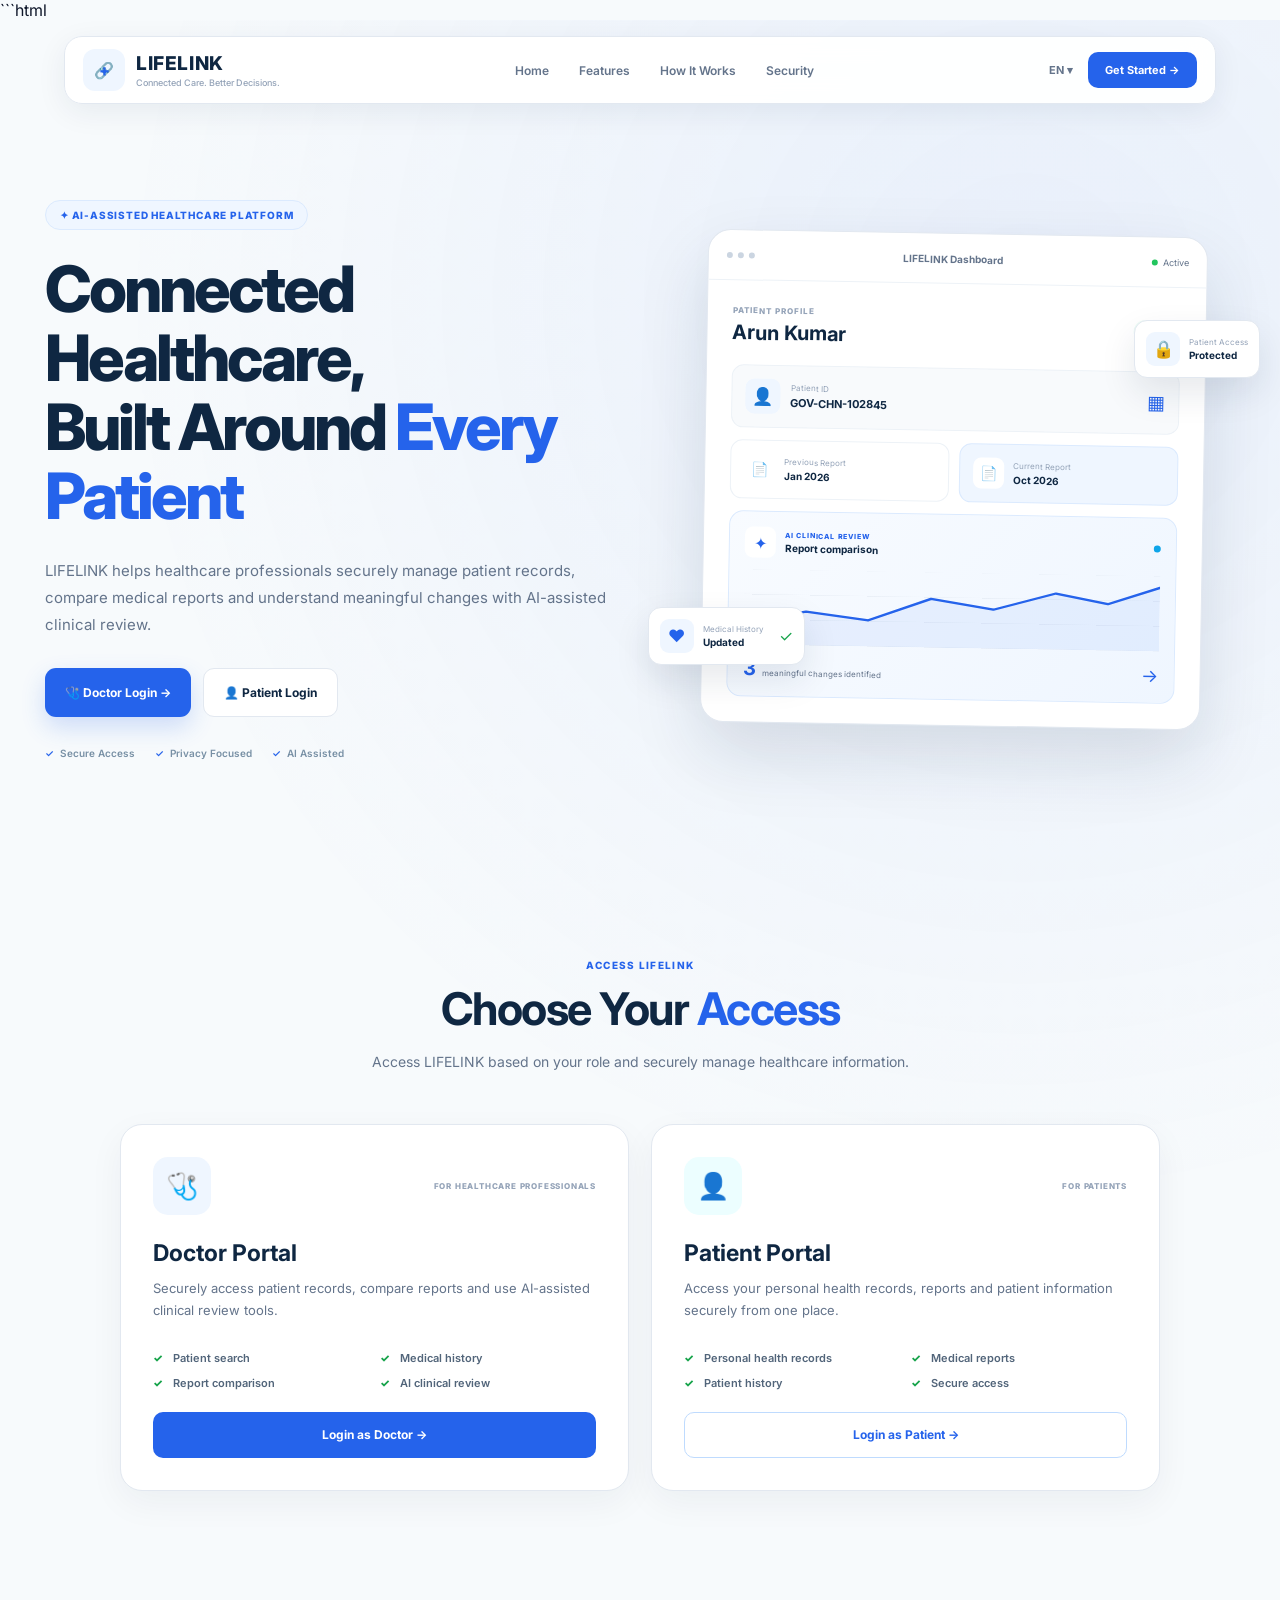
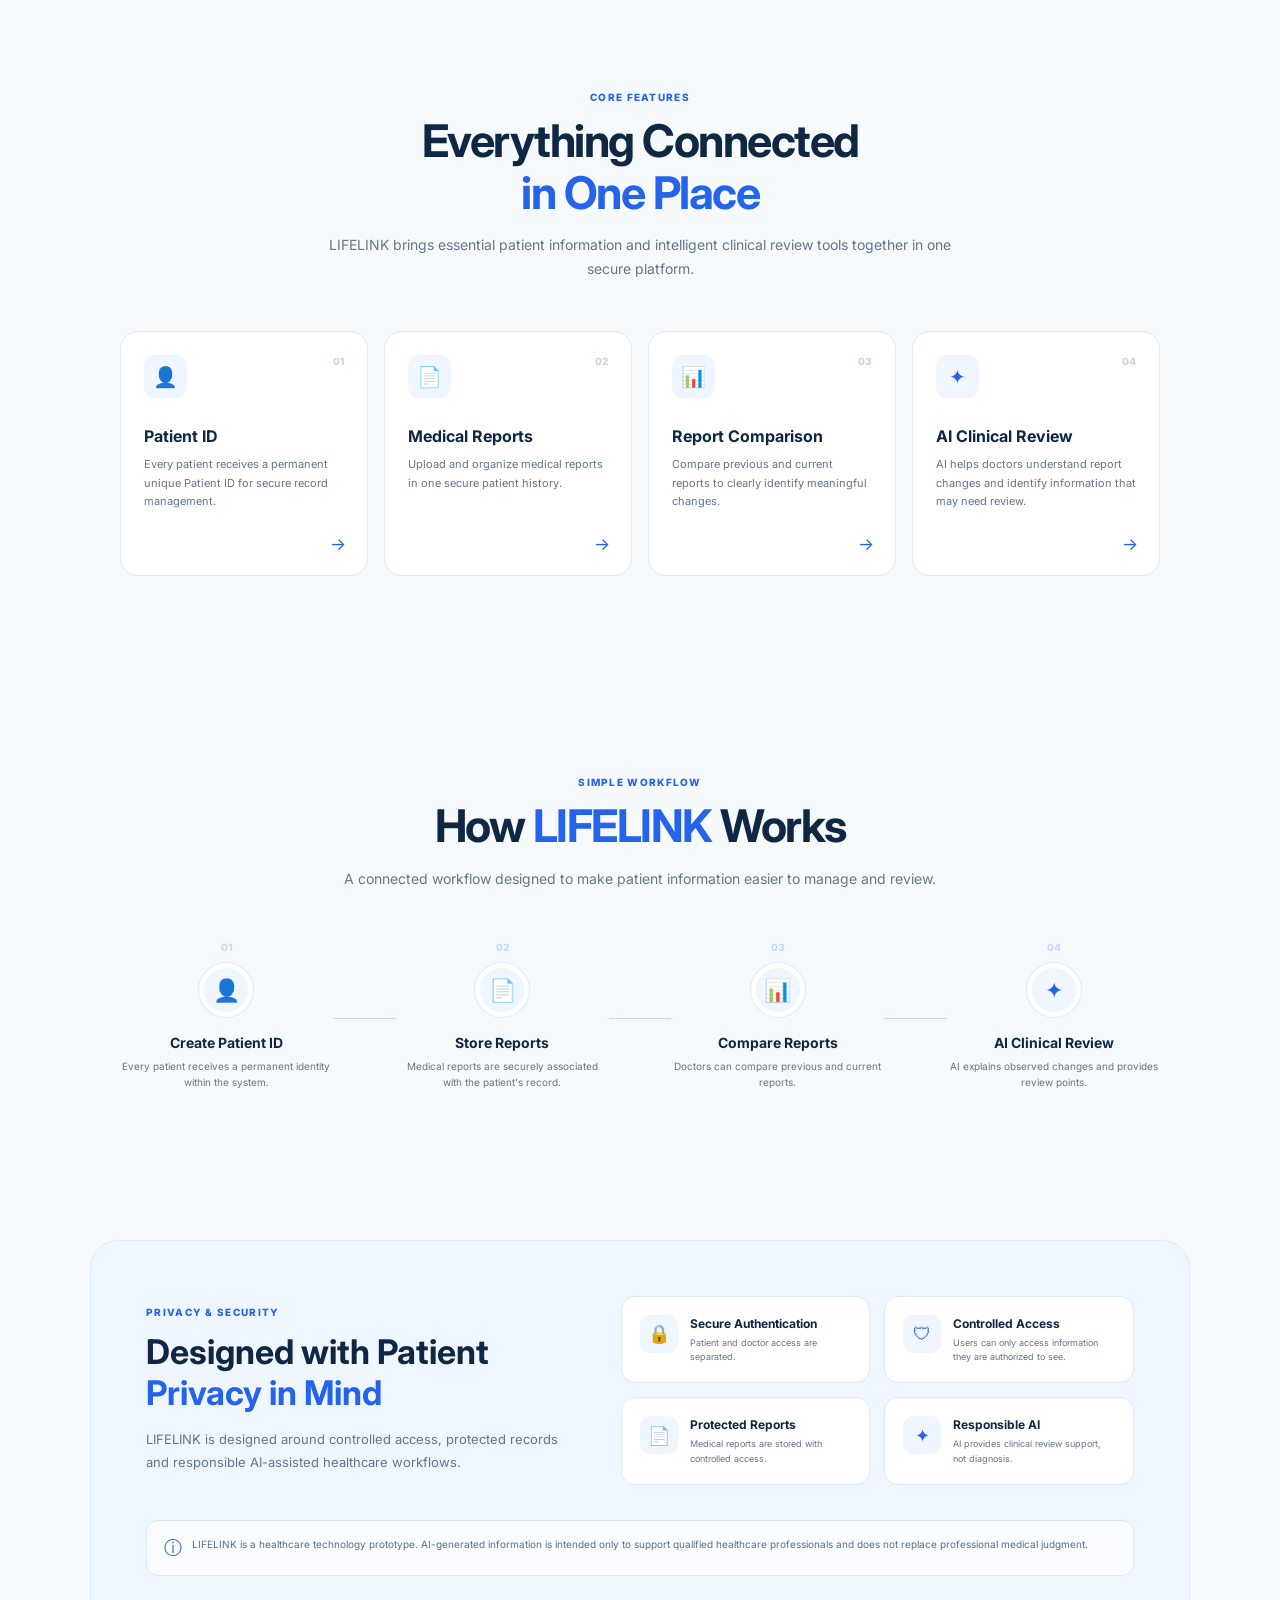
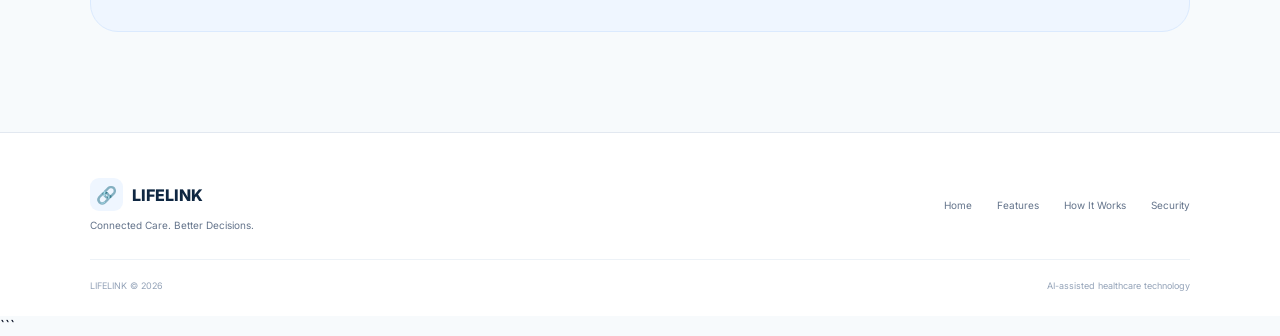
==== frontend/index.html @ aa813f37 "add" ====
```html
<!DOCTYPE html>
<html lang="en">
<head>
  <meta charset="UTF-8">
  <meta name="viewport" content="width=device-width, initial-scale=1.0">

  <title>LIFELINK — Connected Healthcare</title>

  <link rel="preconnect" href="https://fonts.googleapis.com">
  <link rel="preconnect" href="https://fonts.gstatic.com" crossorigin>
  <link
    href="https://fonts.googleapis.com/css2?family=Inter:wght@400;500;600;700;800&display=swap"
    rel="stylesheet"
  >

  <style>

    /* =========================================
       GLOBAL
    ========================================= */

    * {
      margin: 0;
      padding: 0;
      box-sizing: border-box;
    }

    html {
      scroll-behavior: smooth;
    }

    body {
      font-family: "Inter", sans-serif;
      background: #f7fafc;
      color: #0f172a;
      overflow-x: hidden;
    }

    a {
      text-decoration: none;
      color: inherit;
    }

    button {
      font-family: inherit;
    }

    :root {
      --primary: #2563eb;
      --secondary: #0ea5e9;
      --navy: #0f2742;
      --background: #f7fafc;
      --white: #ffffff;
      --border: #e2e8f0;
      --text: #0f172a;
      --muted: #64748b;
      --light-blue: #eff6ff;
      --cyan-light: #ecfeff;
      --success: #16a34a;
    }

    /* =========================================
       PAGE
    ========================================= */

    .page {
      min-height: 100vh;

      background:
        radial-gradient(
          circle at 80% 8%,
          rgba(37, 99, 235, 0.07),
          transparent 27%
        ),
        #f7fafc;
    }

    /* =========================================
       NAVBAR
    ========================================= */

    .navbar-wrapper {
      position: sticky;
      top: 0;
      z-index: 1000;
      padding: 16px 5%;
    }

    .navbar {
      max-width: 1250px;
      min-height: 68px;

      margin: auto;
      padding: 10px 18px;

      display: flex;
      align-items: center;
      justify-content: space-between;

      background: rgba(255,255,255,0.95);

      border: 1px solid var(--border);
      border-radius: 18px;

      box-shadow:
        0 8px 30px rgba(15,39,66,0.07);

      backdrop-filter: blur(15px);
    }

    /* BRAND */

    .brand {
      display: flex;
      align-items: center;
      gap: 11px;
    }

    .brand-icon {
      width: 42px;
      height: 42px;

      border-radius: 12px;

      background: var(--light-blue);
      color: var(--primary);

      display: flex;
      align-items: center;
      justify-content: center;

      position: relative;
    }

    .brand-icon::after {
      content: "+";

      position: absolute;

      font-size: 16px;
      font-weight: 800;

      color: var(--primary);
    }

    .brand-name {
      color: var(--navy);

      font-size: 19px;
      font-weight: 800;

      letter-spacing: 0.6px;
    }

    .brand-tagline {
      margin-top: 2px;

      color: #94a3b8;

      font-size: 9px;
      font-weight: 500;
    }

    /* NAV LINKS */

    .nav-links {
      display: flex;
      align-items: center;
      gap: 30px;
    }

    .nav-links a {
      color: var(--muted);

      font-size: 12px;
      font-weight: 600;

      transition: 0.2s ease;
    }

    .nav-links a:hover {
      color: var(--primary);
    }

    /* NAV ACTIONS */

    .navbar-actions {
      display: flex;
      align-items: center;
      gap: 15px;
    }

    .language {
      display: flex;
      align-items: center;
      gap: 5px;

      color: var(--muted);

      font-size: 11px;
      font-weight: 700;

      cursor: pointer;
    }

    .get-started {
      display: flex;
      align-items: center;
      gap: 7px;

      padding: 11px 17px;

      border-radius: 10px;

      background: var(--primary);
      color: white;

      font-size: 11px;
      font-weight: 700;

      transition: 0.25s ease;
    }

    .get-started:hover {
      background: #1d4ed8;
      transform: translateY(-2px);
    }

    /* MOBILE MENU */

    .menu-button {
      display: none;

      border: none;
      background: transparent;

      font-size: 24px;

      color: var(--navy);

      cursor: pointer;
    }

    /* =========================================
       HERO
    ========================================= */

    .hero {
      max-width: 1250px;

      min-height: 690px;

      margin: auto;

      padding: 80px 30px 100px;

      display: grid;

      grid-template-columns: 1fr 1fr;

      gap: 65px;

      align-items: center;
    }

    .hero-content {
      max-width: 620px;
    }

    .hero-badge {
      width: fit-content;

      display: flex;
      align-items: center;
      gap: 8px;

      padding: 8px 14px;

      background: var(--light-blue);

      border: 1px solid #dbeafe;

      border-radius: 30px;

      color: var(--primary);

      font-size: 10px;
      font-weight: 800;

      letter-spacing: 0.8px;

      margin-bottom: 24px;
    }

    .hero h1 {
      color: var(--navy);

      font-size: clamp(42px, 5vw, 65px);

      line-height: 1.08;

      letter-spacing: -3px;

      font-weight: 800;
    }

    .blue {
      color: var(--primary);
    }

    .hero-description {
      max-width: 570px;

      margin: 27px 0 30px;

      color: var(--muted);

      font-size: 15px;

      line-height: 1.8;
    }

    /* HERO BUTTONS */

    .hero-buttons {
      display: flex;
      gap: 12px;

      flex-wrap: wrap;
    }

    .hero-button {
      min-height: 49px;

      padding: 0 20px;

      display: flex;
      align-items: center;
      justify-content: center;

      gap: 9px;

      border-radius: 11px;

      font-size: 12px;
      font-weight: 700;

      transition: 0.25s ease;
    }

    .doctor-button {
      background: var(--primary);
      color: white;

      box-shadow:
        0 10px 25px rgba(37,99,235,0.2);
    }

    .doctor-button:hover {
      background: #1d4ed8;

      transform: translateY(-2px);
    }

    .patient-button {
      background: white;

      color: var(--navy);

      border: 1px solid var(--border);
    }

    .patient-button:hover {
      border-color: #bfdbfe;

      color: var(--primary);

      transform: translateY(-2px);
    }

    /* HERO TRUST */

    .hero-trust {
      margin-top: 30px;

      display: flex;
      align-items: center;

      gap: 20px;

      flex-wrap: wrap;
    }

    .trust-item {
      display: flex;
      align-items: center;

      gap: 6px;

      color: #7890a5;

      font-size: 10px;
      font-weight: 600;
    }

    .trust-item span {
      color: var(--primary);
    }

    /* =========================================
       HERO DASHBOARD
    ========================================= */

    .hero-visual {
      min-height: 500px;

      position: relative;

      display: flex;
      align-items: center;
      justify-content: center;
    }

    .dashboard {
      width: min(500px, 100%);

      background: white;

      border: 1px solid var(--border);

      border-radius: 23px;

      overflow: hidden;

      box-shadow:
        0 30px 70px rgba(15,39,66,0.13);

      transform: rotate(1deg);

      animation: dashboardFloat 5s ease-in-out infinite;
    }

    @keyframes dashboardFloat {

      0%,100% {
        transform: translateY(0) rotate(1deg);
      }

      50% {
        transform: translateY(-8px) rotate(1deg);
      }

    }

    .dashboard-top {
      height: 50px;

      padding: 0 18px;

      display: flex;
      align-items: center;
      justify-content: space-between;

      border-bottom: 1px solid #edf2f7;
    }

    .dots {
      display: flex;
      gap: 5px;
    }

    .dots span {
      width: 6px;
      height: 6px;

      border-radius: 50%;

      background: #cbd5e1;
    }

    .dashboard-title {
      color: var(--muted);

      font-size: 10px;
      font-weight: 700;
    }

    .active {
      display: flex;
      align-items: center;

      gap: 5px;

      color: #64748b;

      font-size: 9px;
    }

    .active span {
      width: 6px;
      height: 6px;

      border-radius: 50%;

      background: #22c55e;
    }

    .dashboard-body {
      padding: 25px;
    }

    .patient-heading {
      display: flex;
      align-items: center;
      justify-content: space-between;
    }

    .small-label {
      color: #94a3b8;

      font-size: 8px;
      font-weight: 800;

      letter-spacing: 1px;
    }

    .patient-heading h3 {
      margin-top: 5px;

      color: var(--navy);

      font-size: 20px;
    }

    .status {
      padding: 6px 10px;

      background: #ecfdf5;

      color: #059669;

      border-radius: 20px;

      font-size: 9px;
      font-weight: 700;
    }

    /* PATIENT ID */

    .patient-id {
      margin-top: 20px;

      padding: 13px;

      display: flex;
      align-items: center;

      gap: 10px;

      background: #f8fafc;

      border: 1px solid #edf2f7;

      border-radius: 12px;
    }

    .patient-icon {
      width: 35px;
      height: 35px;

      border-radius: 9px;

      display: flex;
      align-items: center;
      justify-content: center;

      background: var(--light-blue);

      color: var(--primary);

      font-size: 17px;
    }

    .patient-id span {
      display: block;

      color: #94a3b8;

      font-size: 8px;
    }

    .patient-id strong {
      display: block;

      margin-top: 3px;

      color: var(--navy);

      font-size: 11px;
    }

    .qr-icon {
      margin-left: auto;

      font-size: 19px;

      color: var(--primary);
    }

    /* REPORT CARDS */

    .report-grid {
      display: grid;

      grid-template-columns: 1fr 1fr;

      gap: 10px;

      margin-top: 12px;
    }

    .report-card {
      padding: 13px;

      display: flex;
      align-items: center;

      gap: 9px;

      border: 1px solid #edf2f7;

      border-radius: 12px;
    }

    .report-card.current {
      background: var(--light-blue);

      border-color: #dbeafe;
    }

    .report-icon {
      width: 31px;
      height: 31px;

      border-radius: 8px;

      display: flex;
      align-items: center;
      justify-content: center;

      background: white;

      color: var(--primary);

      font-size: 14px;
    }

    .report-card span {
      display: block;

      color: #94a3b8;

      font-size: 8px;
    }

    .report-card strong {
      display: block;

      margin-top: 3px;

      color: var(--navy);

      font-size: 10px;
    }

    /* AI CARD */

    .ai-card {
      margin-top: 12px;

      padding: 15px;

      border-radius: 14px;

      background:
        linear-gradient(
          135deg,
          #f8fbff,
          #eff6ff
        );

      border: 1px solid #dbeafe;
    }

    .ai-header {
      display: flex;
      align-items: center;

      gap: 9px;
    }

    .ai-icon {
      width: 31px;
      height: 31px;

      border-radius: 8px;

      display: flex;
      align-items: center;
      justify-content: center;

      background: white;

      color: var(--primary);
    }

    .ai-title span {
      display: block;

      color: var(--primary);

      font-size: 7px;
      font-weight: 800;

      letter-spacing: 0.8px;
    }

    .ai-title strong {
      display: block;

      margin-top: 2px;

      color: var(--navy);

      font-size: 10px;
    }

    .ai-dot {
      width: 7px;
      height: 7px;

      margin-left: auto;

      border-radius: 50%;

      background: var(--secondary);
    }

    /* CHART */

    .chart {
      height: 75px;

      margin: 12px 0;

      position: relative;

      overflow: hidden;

      background:
        repeating-linear-gradient(
          to bottom,
          transparent 0,
          transparent 24px,
          rgba(148,163,184,0.12) 25px
        );
    }

    .chart-svg {
      width: 100%;
      height: 100%;
    }

    .chart-path {
      fill: none;

      stroke: var(--primary);

      stroke-width: 3;

      stroke-linecap: round;

      stroke-linejoin: round;
    }

    .chart-fill {
      fill: rgba(37,99,235,0.07);
    }

    .ai-result {
      display: flex;
      align-items: center;

      justify-content: space-between;
    }

    .result-text {
      display: flex;
      align-items: baseline;

      gap: 6px;
    }

    .result-text strong {
      color: var(--primary);

      font-size: 20px;
    }

    .result-text span {
      color: var(--muted);

      font-size: 8px;
    }

    .result-arrow {
      color: var(--primary);

      font-size: 18px;
    }

    /* FLOATING CARDS */

    .floating-card {
      position: absolute;

      padding: 11px;

      display: flex;
      align-items: center;

      gap: 9px;

      background: white;

      border: 1px solid var(--border);

      border-radius: 13px;

      box-shadow:
        0 15px 35px rgba(15,39,66,0.1);
    }

    .floating-one {
      left: -25px;
      bottom: 65px;

      animation: floating 4s ease-in-out infinite;
    }

    .floating-two {
      right: -25px;
      top: 90px;

      animation: floating 5s ease-in-out infinite reverse;
    }

    @keyframes floating {

      0%,100% {
        transform: translateY(0);
      }

      50% {
        transform: translateY(-9px);
      }

    }

    .floating-icon {
      width: 34px;
      height: 34px;

      border-radius: 9px;

      display: flex;
      align-items: center;
      justify-content: center;

      background: var(--light-blue);

      color: var(--primary);

      font-size: 17px;
    }

    .floating-card span {
      display: block;

      color: #94a3b8;

      font-size: 8px;
    }

    .floating-card strong {
      display: block;

      margin-top: 2px;

      color: var(--navy);

      font-size: 10px;
    }

    .floating-check {
      color: var(--success);

      margin-left: 6px;
    }

    /* =========================================
       SECTION COMMON
    ========================================= */

    section {
      scroll-margin-top: 110px;
    }

    .section {
      max-width: 1100px;

      margin: auto;

      padding: 100px 30px;
    }

    .section-heading {
      max-width: 650px;

      margin: 0 auto 50px;

      text-align: center;
    }

    .section-label {
      color: var(--primary);

      font-size: 10px;
      font-weight: 800;

      letter-spacing: 1.3px;
    }

    .section-heading h2 {
      margin: 12px 0 15px;

      color: var(--navy);

      font-size: clamp(32px,4vw,45px);

      line-height: 1.15;

      letter-spacing: -1.5px;
    }

    .section-heading p {
      color: var(--muted);

      font-size: 14px;

      line-height: 1.7;
    }

    /* =========================================
       ACCESS SECTION
    ========================================= */

    .access-grid {
      display: grid;

      grid-template-columns: 1fr 1fr;

      gap: 22px;
    }

    .access-card {
      padding: 32px;

      background: white;

      border: 1px solid var(--border);

      border-radius: 22px;

      box-shadow:
        0 12px 35px rgba(15,39,66,0.05);

      transition: 0.3s ease;
    }

    .access-card:hover {
      transform: translateY(-6px);

      box-shadow:
        0 20px 45px rgba(15,39,66,0.1);
    }

    .access-top {
      display: flex;

      align-items: center;

      justify-content: space-between;
    }

    .large-icon {
      width: 58px;
      height: 58px;

      border-radius: 15px;

      display: flex;
      align-items: center;
      justify-content: center;

      font-size: 26px;
    }

    .doctor-icon {
      background: var(--light-blue);

      color: var(--primary);
    }

    .patient-large-icon {
      background: var(--cyan-light);

      color: var(--secondary);
    }

    .role-label {
      color: #94a3b8;

      font-size: 8px;
      font-weight: 800;

      letter-spacing: 0.8px;
    }

    .access-card h3 {
      margin: 24px 0 10px;

      color: var(--navy);

      font-size: 23px;
    }

    .access-card > p {
      min-height: 52px;

      color: var(--muted);

      font-size: 13px;

      line-height: 1.7;
    }

    .access-card ul {
      list-style: none;

      padding: 0;

      margin: 22px 0;

      display: grid;

      grid-template-columns: 1fr 1fr;

      gap: 11px;
    }

    .access-card li {
      color: #52657a;

      font-size: 11px;
      font-weight: 600;
    }

    .access-card li::before {
      content: "✓";

      color: var(--success);

      margin-right: 7px;

      font-weight: 800;
    }

    .access-button {
      width: 100%;

      min-height: 46px;

      display: flex;
      align-items: center;
      justify-content: center;

      gap: 8px;

      border-radius: 10px;

      font-size: 12px;
      font-weight: 700;

      transition: 0.25s ease;
    }

    .access-doctor-button {
      background: var(--primary);

      color: white;
    }

    .access-doctor-button:hover {
      background: #1d4ed8;
    }

    .access-patient-button {
      color: var(--primary);

      background: white;

      border: 1px solid #bfdbfe;
    }

    .access-patient-button:hover {
      background: var(--light-blue);
    }

    /* =========================================
       FEATURES
    ========================================= */

    .features-grid {
      display: grid;

      grid-template-columns:
        repeat(4, 1fr);

      gap: 16px;
    }

    .feature-card {
      min-height: 245px;

      padding: 23px;

      position: relative;

      background: white;

      border: 1px solid var(--border);

      border-radius: 18px;

      transition: 0.3s ease;
    }

    .feature-card:hover {
      transform: translateY(-5px);

      border-color: #bfdbfe;

      box-shadow:
        0 18px 40px rgba(15,39,66,0.07);
    }

    .feature-top {
      display: flex;

      justify-content: space-between;
    }

    .feature-icon {
      width: 43px;
      height: 43px;

      border-radius: 11px;

      background: var(--light-blue);

      color: var(--primary);

      display: flex;
      align-items: center;
      justify-content: center;

      font-size: 20px;
    }

    .feature-number {
      color: #cbd5e1;

      font-size: 10px;

      font-weight: 800;
    }

    .feature-card h3 {
      margin: 28px 0 9px;

      color: var(--navy);

      font-size: 16px;
    }

    .feature-card p {
      color: var(--muted);

      font-size: 11px;

      line-height: 1.7;
    }

    .feature-arrow {
      position: absolute;

      right: 21px;

      bottom: 21px;

      color: var(--primary);

      font-size: 17px;
    }

    /* =========================================
       HOW IT WORKS
    ========================================= */

    .workflow {
      display: flex;

      align-items: flex-start;

      justify-content: center;
    }

    .workflow-step {
      width: 220px;

      text-align: center;
    }

    .workflow-number {
      color: #bfdbfe;

      font-size: 10px;

      font-weight: 800;

      margin-bottom: 10px;
    }

    .workflow-icon {
      width: 54px;
      height: 54px;

      margin: auto;

      border-radius: 50%;

      background: var(--light-blue);

      color: var(--primary);

      display: flex;
      align-items: center;
      justify-content: center;

      font-size: 22px;

      border: 5px solid white;

      box-shadow:
        0 0 0 1px #dbeafe;
    }

    .workflow-step h3 {
      margin: 17px 0 7px;

      color: var(--navy);

      font-size: 14px;
    }

    .workflow-step p {
      color: var(--muted);

      font-size: 10px;

      line-height: 1.6;
    }

    .workflow-line {
      width: 65px;

      height: 1px;

      margin-top: 77px;

      background: #bfdbfe;
    }

    /* =========================================
       SECURITY
    ========================================= */

    .security {
      max-width: 1100px;

      margin: 50px auto 100px;

      padding: 55px;

      background: #eff6ff;

      border: 1px solid #dbeafe;

      border-radius: 28px;
    }

    .security-content {
      display: grid;

      grid-template-columns:
        0.9fr 1.1fr;

      gap: 55px;

      align-items: center;
    }

    .security h2 {
      margin: 14px 0;

      color: var(--navy);

      font-size: 34px;

      line-height: 1.2;
    }

    .security h2 span {
      color: var(--primary);
    }

    .security-description {
      color: var(--muted);

      font-size: 13px;

      line-height: 1.8;
    }

    .security-grid {
      display: grid;

      grid-template-columns: 1fr 1fr;

      gap: 14px;
    }

    .security-item {
      padding: 18px;

      display: flex;

      gap: 12px;

      background: white;

      border: 1px solid #dbeafe;

      border-radius: 14px;
    }

    .security-icon {
      width: 38px;
      height: 38px;

      flex-shrink: 0;

      border-radius: 10px;

      display: flex;
      align-items: center;
      justify-content: center;

      background: var(--light-blue);

      color: var(--primary);

      font-size: 18px;
    }

    .security-item h3 {
      margin: 1px 0 5px;

      color: var(--navy);

      font-size: 12px;
    }

    .security-item p {
      color: var(--muted);

      font-size: 9px;

      line-height: 1.6;
    }

    .disclaimer {
      margin-top: 35px;

      padding: 15px 17px;

      display: flex;

      align-items: flex-start;

      gap: 10px;

      background: rgba(255,255,255,0.7);

      border: 1px solid #dbeafe;

      border-radius: 12px;

      color: #55708b;
    }

    .disclaimer-icon {
      color: var(--primary);

      font-size: 18px;
    }

    .disclaimer p {
      font-size: 10px;

      line-height: 1.7;
    }

    /* =========================================
       FOOTER
    ========================================= */

    footer {
      padding: 45px 7% 25px;

      background: white;

      border-top: 1px solid var(--border);
    }

    .footer-main {
      max-width: 1100px;

      margin: auto;

      display: flex;

      justify-content: space-between;

      align-items: center;
    }

    .footer-logo {
      display: flex;

      align-items: center;

      gap: 9px;

      color: var(--navy);

      font-size: 16px;
      font-weight: 800;
    }

    .footer-logo-icon {
      width: 33px;
      height: 33px;

      border-radius: 9px;

      background: var(--light-blue);

      color: var(--primary);

      display: flex;
      align-items: center;
      justify-content: center;

      font-size: 17px;
    }

    .footer-tagline {
      color: var(--muted);

      font-size: 10px;

      margin-top: 8px;
    }

    .footer-links {
      display: flex;

      gap: 25px;
    }

    .footer-links a {
      color: var(--muted);

      font-size: 10px;
    }

    .footer-links a:hover {
      color: var(--primary);
    }

    .footer-bottom {
      max-width: 1100px;

      margin: 28px auto 0;

      padding-top: 20px;

      border-top: 1px solid #edf2f7;

      display: flex;

      justify-content: space-between;

      color: #94a3b8;

      font-size: 9px;
    }

    /* =========================================
       SCROLL ANIMATION
    ========================================= */

    .reveal {
      opacity: 0;

      transform: translateY(25px);

      transition:
        opacity 0.7s ease,
        transform 0.7s ease;
    }

    .reveal.show {
      opacity: 1;

      transform: translateY(0);
    }

    /* =========================================
       MOBILE
    ========================================= */

    @media (max-width: 950px) {

      .hero {
        grid-template-columns: 1fr;

        text-align: center;

        padding-top: 60px;
      }

      .hero-content {
        margin: auto;
      }

      .hero-badge {
        margin-left: auto;
        margin-right: auto;
      }

      .hero-description {
        margin-left: auto;
        margin-right: auto;
      }

      .hero-buttons {
        justify-content: center;
      }

      .hero-trust {
        justify-content: center;
      }

      .hero-visual {
        max-width: 600px;

        width: 100%;

        margin: auto;
      }

      .features-grid {
        grid-template-columns: 1fr 1fr;
      }

      .workflow {
        flex-wrap: wrap;

        gap: 30px;
      }

      .workflow-line {
        display: none;
      }

      .security-content {
        grid-template-columns: 1fr;
      }

    }

    @media (max-width: 700px) {

      .navbar-wrapper {
        padding: 10px 12px;
      }

      .navbar {
        min-height: 62px;
      }

      .brand-tagline {
        display: none;
      }

      .nav-links {
        position: absolute;

        top: 75px;

        left: 12px;
        right: 12px;

        display: none;

        flex-direction: column;

        align-items: stretch;

        gap: 0;

        padding: 10px;

        background: white;

        border: 1px solid var(--border);

        border-radius: 15px;

        box-shadow:
          0 15px 35px rgba(15,39,66,0.1);
      }

      .nav-links.open {
        display: flex;
      }

      .nav-links a {
        padding: 13px;
      }

      .language,
      .get-started {
        display: none;
      }

      .menu-button {
        display: block;
      }

      .hero {
        padding: 55px 20px 75px;

        min-height: auto;

        gap: 55px;
      }

      .hero h1 {
        font-size: 39px;

        letter-spacing: -1.8px;
      }

      .hero-description {
        font-size: 14px;
      }

      .hero-buttons {
        flex-direction: column;
      }

      .hero-button {
        width: 100%;
      }

      .hero-trust {
        gap: 12px;
      }

      .hero-visual {
        min-height: 430px;
      }

      .dashboard {
        width: 100%;
      }

      .floating-one {
        left: -5px;
        bottom: 20px;
      }

      .floating-two {
        right: -5px;
        top: 20px;
      }

      .section {
        padding: 70px 20px;
      }

      .access-grid {
        grid-template-columns: 1fr;
      }

      .access-card ul {
        grid-template-columns: 1fr;
      }

      .features-grid {
        grid-template-columns: 1fr;
      }

      .workflow {
        flex-direction: column;

        align-items: center;
      }

      .security {
        margin: 30px 15px 70px;

        padding: 30px 20px;

        border-radius: 22px;
      }

      .security-grid {
        grid-template-columns: 1fr;
      }

      .security h2 {
        font-size: 28px;
      }

      .footer-main {
        align-items: flex-start;

        flex-direction: column;

        gap: 25px;
      }

      .footer-links {
        flex-wrap: wrap;
      }

      .footer-bottom {
        flex-direction: column;

        gap: 8px;
      }

    }

    @media (prefers-reduced-motion: reduce) {

      html {
        scroll-behavior: auto;
      }

      *,
      *::before,
      *::after {
        animation: none !important;

        transition: none !important;
      }

      .reveal {
        opacity: 1;

        transform: none;
      }

    }

  </style>
</head>


<body>

<div class="page">

  <!-- =========================================
       NAVBAR
  ========================================== -->

  <div class="navbar-wrapper">

    <nav class="navbar">

      <a href="#home" class="brand">

        <div class="brand-icon">
          🔗
        </div>

        <div>
          <div class="brand-name">
            LIFELINK
          </div>

          <div class="brand-tagline">
            Connected Care. Better Decisions.
          </div>
        </div>

      </a>


      <div class="nav-links" id="navLinks">

        <a href="#home">
          Home
        </a>

        <a href="#features">
          Features
        </a>

        <a href="#how-it-works">
          How It Works
        </a>

        <a href="#security">
          Security
        </a>

      </div>


      <div class="navbar-actions">

        <div class="language">
          EN ▾
        </div>

        <a
          href="/login?role=doctor"
          class="get-started"
        >
          Get Started →
        </a>

        <button
          class="menu-button"
          onclick="toggleMenu()"
        >
          ☰
        </button>

      </div>

    </nav>

  </div>


  <!-- =========================================
       HERO
  ========================================== -->

  <section class="hero" id="home">

    <div class="hero-content reveal">

      <div class="hero-badge">
        ✦
        AI-ASSISTED HEALTHCARE PLATFORM
      </div>


      <h1>

        Connected Healthcare,
        <br>

        Built Around
        <span class="blue">
          Every Patient
        </span>

      </h1>


      <p class="hero-description">

        LIFELINK helps healthcare professionals securely
        manage patient records, compare medical reports
        and understand meaningful changes with
        AI-assisted clinical review.

      </p>


      <div class="hero-buttons">

        <a
          href="/login?role=doctor"
          class="hero-button doctor-button"
        >
          🩺
          Doctor Login
          →
        </a>


        <a
          href="/login?role=patient"
          class="hero-button patient-button"
        >
          👤
          Patient Login
        </a>

      </div>


      <div class="hero-trust">

        <div class="trust-item">
          <span>✓</span>
          Secure Access
        </div>

        <div class="trust-item">
          <span>✓</span>
          Privacy Focused
        </div>

        <div class="trust-item">
          <span>✓</span>
          AI Assisted
        </div>

      </div>

    </div>


    <!-- HERO DASHBOARD -->

    <div class="hero-visual reveal">

      <div class="dashboard">

        <div class="dashboard-top">

          <div class="dots">
            <span></span>
            <span></span>
            <span></span>
          </div>

          <span class="dashboard-title">
            LIFELINK Dashboard
          </span>

          <div class="active">
            <span></span>
            Active
          </div>

        </div>


        <div class="dashboard-body">

          <div class="patient-heading">

            <div>

              <span class="small-label">
                PATIENT PROFILE
              </span>

              <h3>
                Arun Kumar
              </h3>

            </div>

            <div class="status">
              Active
            </div>

          </div>


          <!-- PATIENT ID -->

          <div class="patient-id">

            <div class="patient-icon">
              👤
            </div>

            <div>

              <span>
                Patient ID
              </span>

              <strong>
                GOV-CHN-102845
              </strong>

            </div>

            <div class="qr-icon">
              ▦
            </div>

          </div>


          <!-- REPORTS -->

          <div class="report-grid">

            <div class="report-card">

              <div class="report-icon">
                📄
              </div>

              <div>

                <span>
                  Previous Report
                </span>

                <strong>
                  Jan 2026
                </strong>

              </div>

            </div>


            <div class="report-card current">

              <div class="report-icon">
                📄
              </div>

              <div>

                <span>
                  Current Report
                </span>

                <strong>
                  Oct 2026
                </strong>

              </div>

            </div>

          </div>


          <!-- AI -->

          <div class="ai-card">

            <div class="ai-header">

              <div class="ai-icon">
                ✦
              </div>

              <div class="ai-title">

                <span>
                  AI CLINICAL REVIEW
                </span>

                <strong>
                  Report comparison
                </strong>

              </div>

              <div class="ai-dot"></div>

            </div>


            <div class="chart">

              <svg
                class="chart-svg"
                viewBox="0 0 400 100"
                preserveAspectRatio="none"
              >

                <path
                  class="chart-fill"
                  d="
                    M0,70
                    L60,55
                    L120,65
                    L180,35
                    L240,48
                    L300,25
                    L350,38
                    L400,15
                    L400,100
                    L0,100
                    Z
                  "
                />

                <path
                  class="chart-path"
                  d="
                    M0,70
                    L60,55
                    L120,65
                    L180,35
                    L240,48
                    L300,25
                    L350,38
                    L400,15
                  "
                />

              </svg>

            </div>


            <div class="ai-result">

              <div class="result-text">

                <strong>
                  3
                </strong>

                <span>
                  meaningful changes identified
                </span>

              </div>

              <div class="result-arrow">
                →
              </div>

            </div>

          </div>

        </div>

      </div>


      <!-- FLOATING CARD 1 -->

      <div class="floating-card floating-one">

        <div class="floating-icon">
          ♥
        </div>

        <div>

          <span>
            Medical History
          </span>

          <strong>
            Updated
          </strong>

        </div>

        <div class="floating-check">
          ✓
        </div>

      </div>


      <!-- FLOATING CARD 2 -->

      <div class="floating-card floating-two">

        <div class="floating-icon">
          🔒
        </div>

        <div>

          <span>
            Patient Access
          </span>

          <strong>
            Protected
          </strong>

        </div>

      </div>

    </div>

  </section>


  <!-- =========================================
       ACCESS
  ========================================== -->

  <section class="section reveal" id="access">

    <div class="section-heading">

      <span class="section-label">
        ACCESS LIFELINK
      </span>

      <h2>
        Choose Your
        <span class="blue">
          Access
        </span>
      </h2>

      <p>
        Access LIFELINK based on your role and
        securely manage healthcare information.
      </p>

    </div>


    <div class="access-grid">


      <!-- DOCTOR -->

      <div class="access-card">

        <div class="access-top">

          <div class="large-icon doctor-icon">
            🩺
          </div>

          <span class="role-label">
            FOR HEALTHCARE PROFESSIONALS
          </span>

        </div>


        <h3>
          Doctor Portal
        </h3>


        <p>
          Securely access patient records, compare
          reports and use AI-assisted clinical
          review tools.
        </p>


        <ul>

          <li>
            Patient search
          </li>

          <li>
            Medical history
          </li>

          <li>
            Report comparison
          </li>

          <li>
            AI clinical review
          </li>

        </ul>


        <a
          href="/login?role=doctor"
          class="access-button access-doctor-button"
        >
          Login as Doctor →
        </a>

      </div>


      <!-- PATIENT -->

      <div class="access-card">

        <div class="access-top">

          <div class="large-icon patient-large-icon">
            👤
          </div>

          <span class="role-label">
            FOR PATIENTS
          </span>

        </div>


        <h3>
          Patient Portal
        </h3>


        <p>
          Access your personal health records,
          reports and patient information securely
          from one place.
        </p>


        <ul>

          <li>
            Personal health records
          </li>

          <li>
            Medical reports
          </li>

          <li>
            Patient history
          </li>

          <li>
            Secure access
          </li>

        </ul>


        <a
          href="/login?role=patient"
          class="access-button access-patient-button"
        >
          Login as Patient →
        </a>

      </div>

    </div>

  </section>


  <!-- =========================================
       FEATURES
  ========================================== -->

  <section
    class="section reveal"
    id="features"
  >

    <div class="section-heading">

      <span class="section-label">
        CORE FEATURES
      </span>

      <h2>

        Everything Connected
        <br>

        <span class="blue">
          in One Place
        </span>

      </h2>

      <p>
        LIFELINK brings essential patient information
        and intelligent clinical review tools together
        in one secure platform.
      </p>

    </div>


    <div class="features-grid">


      <div class="feature-card">

        <div class="feature-top">

          <div class="feature-icon">
            👤
          </div>

          <span class="feature-number">
            01
          </span>

        </div>

        <h3>
          Patient ID
        </h3>

        <p>
          Every patient receives a permanent unique
          Patient ID for secure record management.
        </p>

        <div class="feature-arrow">
          →
        </div>

      </div>


      <div class="feature-card">

        <div class="feature-top">

          <div class="feature-icon">
            📄
          </div>

          <span class="feature-number">
            02
          </span>

        </div>

        <h3>
          Medical Reports
        </h3>

        <p>
          Upload and organize medical reports in
          one secure patient history.
        </p>

        <div class="feature-arrow">
          →
        </div>

      </div>


      <div class="feature-card">

        <div class="feature-top">

          <div class="feature-icon">
            📊
          </div>

          <span class="feature-number">
            03
          </span>

        </div>

        <h3>
          Report Comparison
        </h3>

        <p>
          Compare previous and current reports
          to clearly identify meaningful changes.
        </p>

        <div class="feature-arrow">
          →
        </div>

      </div>


      <div class="feature-card">

        <div class="feature-top">

          <div class="feature-icon">
            ✦
          </div>

          <span class="feature-number">
            04
          </span>

        </div>

        <h3>
          AI Clinical Review
        </h3>

        <p>
          AI helps doctors understand report changes
          and identify information that may need review.
        </p>

        <div class="feature-arrow">
          →
        </div>

      </div>


    </div>

  </section>


  <!-- =========================================
       HOW IT WORKS
  ========================================== -->

  <section
    class="section reveal"
    id="how-it-works"
  >

    <div class="section-heading">

      <span class="section-label">
        SIMPLE WORKFLOW
      </span>

      <h2>
        How
        <span class="blue">
          LIFELINK
        </span>
        Works
      </h2>

      <p>
        A connected workflow designed to make
        patient information easier to manage and review.
      </p>

    </div>


    <div class="workflow">


      <div class="workflow-step">

        <div class="workflow-number">
          01
        </div>

        <div class="workflow-icon">
          👤
        </div>

        <h3>
          Create Patient ID
        </h3>

        <p>
          Every patient receives a permanent
          identity within the system.
        </p>

      </div>


      <div class="workflow-line"></div>


      <div class="workflow-step">

        <div class="workflow-number">
          02
        </div>

        <div class="workflow-icon">
          📄
        </div>

        <h3>
          Store Reports
        </h3>

        <p>
          Medical reports are securely associated
          with the patient's record.
        </p>

      </div>


      <div class="workflow-line"></div>


      <div class="workflow-step">

        <div class="workflow-number">
          03
        </div>

        <div class="workflow-icon">
          📊
        </div>

        <h3>
          Compare Reports
        </h3>

        <p>
          Doctors can compare previous and
          current reports.
        </p>

      </div>


      <div class="workflow-line"></div>


      <div class="workflow-step">

        <div class="workflow-number">
          04
        </div>

        <div class="workflow-icon">
          ✦
        </div>

        <h3>
          AI Clinical Review
        </h3>

        <p>
          AI explains observed changes and
          provides review points.
        </p>

      </div>

    </div>

  </section>


  <!-- =========================================
       SECURITY
  ========================================== -->

  <section
    class="security reveal"
    id="security"
  >

    <div class="security-content">

      <div>

        <span class="section-label">
          PRIVACY & SECURITY
        </span>

        <h2>
          Designed with Patient
          <span>
            Privacy in Mind
          </span>
        </h2>

        <p class="security-description">

          LIFELINK is designed around controlled
          access, protected records and responsible
          AI-assisted healthcare workflows.

        </p>

      </div>


      <div class="security-grid">


        <div class="security-item">

          <div class="security-icon">
            🔒
          </div>

          <div>

            <h3>
              Secure Authentication
            </h3>

            <p>
              Patient and doctor access
              are separated.
            </p>

          </div>

        </div>


        <div class="security-item">

          <div class="security-icon">
            🛡
          </div>

          <div>

            <h3>
              Controlled Access
            </h3>

            <p>
              Users can only access information
              they are authorized to see.
            </p>

          </div>

        </div>


        <div class="security-item">

          <div class="security-icon">
            📄
          </div>

          <div>

            <h3>
              Protected Reports
            </h3>

            <p>
              Medical reports are stored
              with controlled access.
            </p>

          </div>

        </div>


        <div class="security-item">

          <div class="security-icon">
            ✦
          </div>

          <div>

            <h3>
              Responsible AI
            </h3>

            <p>
              AI provides clinical review
              support, not diagnosis.
            </p>

          </div>

        </div>


      </div>

    </div>


    <div class="disclaimer">

      <div class="disclaimer-icon">
        ⓘ
      </div>

      <p>

        LIFELINK is a healthcare technology prototype.
        AI-generated information is intended only to
        support qualified healthcare professionals and
        does not replace professional medical judgment.

      </p>

    </div>

  </section>


  <!-- =========================================
       FOOTER
  ========================================== -->

  <footer>

    <div class="footer-main">

      <div>

        <div class="footer-logo">

          <div class="footer-logo-icon">
            🔗
          </div>

          LIFELINK

        </div>

        <div class="footer-tagline">
          Connected Care. Better Decisions.
        </div>

      </div>


      <div class="footer-links">

        <a href="#home">
          Home
        </a>

        <a href="#features">
          Features
        </a>

        <a href="#how-it-works">
          How It Works
        </a>

        <a href="#security">
          Security
        </a>

      </div>

    </div>


    <div class="footer-bottom">

      <span>
        LIFELINK © 2026
      </span>

      <span>
        AI-assisted healthcare technology
      </span>

    </div>

  </footer>

</div>


<script>

  /* =========================================
     MOBILE MENU
  ========================================== */

  function toggleMenu() {

    const nav = document.getElementById("navLinks");

    nav.classList.toggle("open");

  }


  /* =========================================
     SCROLL REVEAL
  ========================================== */

  const revealElements =
    document.querySelectorAll(".reveal");


  const observer =
    new IntersectionObserver(
      (entries) => {

        entries.forEach((entry) => {

          if (entry.isIntersecting) {

            entry.target.classList.add("show");

            observer.unobserve(entry.target);

          }

        });

      },
      {
        threshold: 0.12
      }
    );


  revealElements.forEach((element) => {

    observer.observe(element);

  });


  /* =========================================
     CLOSE MOBILE MENU AFTER CLICK
  ========================================== */

  document
    .querySelectorAll(".nav-links a")
    .forEach((link) => {

      link.addEventListener("click", () => {

        document
          .getElementById("navLinks")
          .classList.remove("open");

      });

    });

</script>

</body>
</html>
```
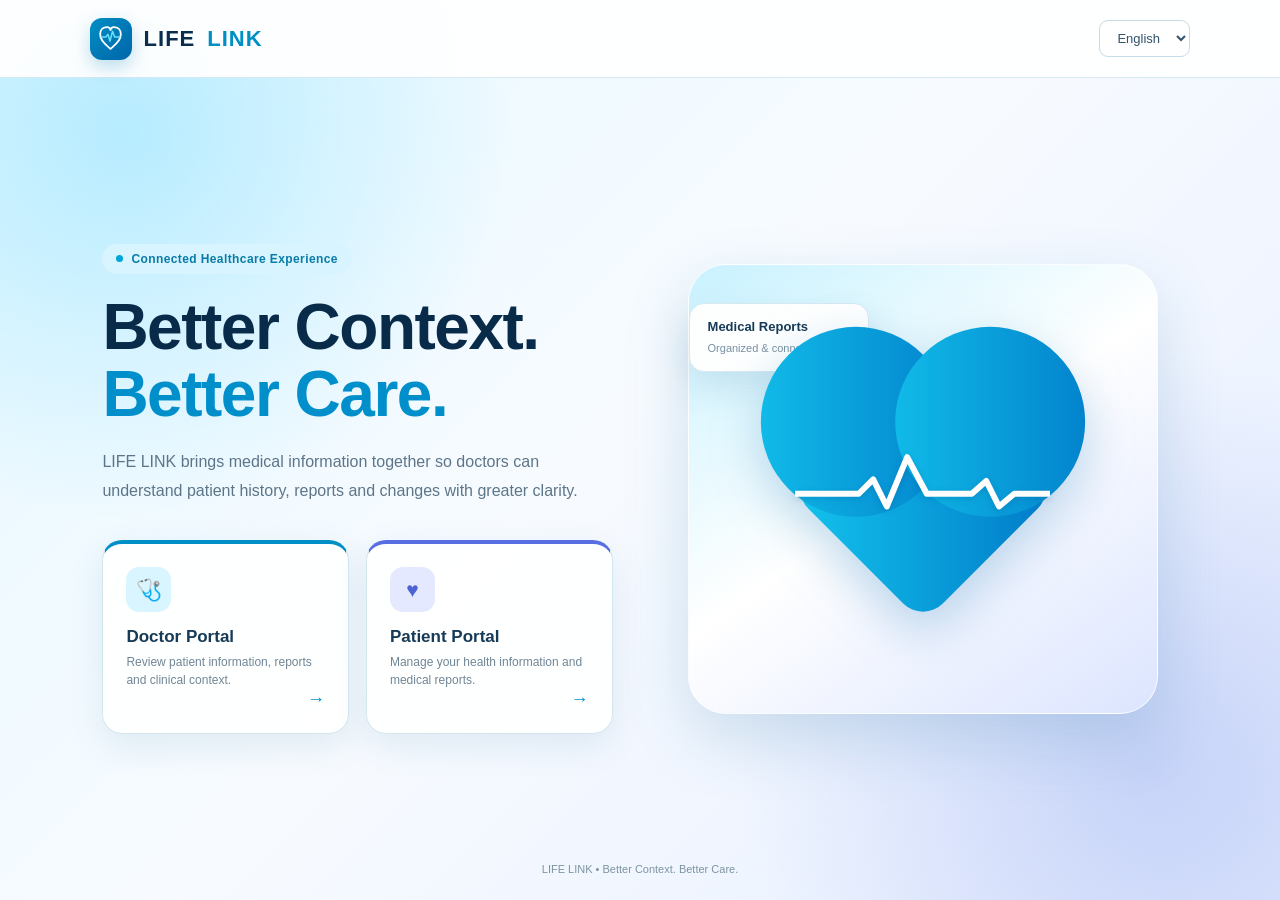
==== commit eaa5cdb1: "add data" ====
--- a/frontend/index.html
+++ b/frontend/index.html
@@ -1,2999 +1,923 @@
-```html
 <!DOCTYPE html>
 <html lang="en">
+
 <head>
-  <meta charset="UTF-8">
-  <meta name="viewport" content="width=device-width, initial-scale=1.0">
-
-  <title>LIFELINK — Connected Healthcare</title>
-
-  <link rel="preconnect" href="https://fonts.googleapis.com">
-  <link rel="preconnect" href="https://fonts.gstatic.com" crossorigin>
-  <link
-    href="https://fonts.googleapis.com/css2?family=Inter:wght@400;500;600;700;800&display=swap"
-    rel="stylesheet"
-  >
-
-  <style>
-
-    /* =========================================
-       GLOBAL
-    ========================================= */
-
-    * {
-      margin: 0;
-      padding: 0;
-      box-sizing: border-box;
+    <meta charset="UTF-8">
+
+    <meta name="viewport" content="width=device-width, initial-scale=1.0">
+
+    <title>LIFE LINK | Better Context. Better Care.</title>
+
+    <style>
+
+        * {
+            margin: 0;
+            padding: 0;
+            box-sizing: border-box;
+        }
+
+        body {
+            font-family: "Segoe UI", Arial, sans-serif;
+
+            min-height: 100vh;
+
+            color: #092b4a;
+
+            background:
+                radial-gradient(
+                    circle at 10% 15%,
+                    rgba(0, 190, 255, 0.22),
+                    transparent 28%
+                ),
+                radial-gradient(
+                    circle at 90% 85%,
+                    rgba(48, 88, 220, 0.20),
+                    transparent 30%
+                ),
+                linear-gradient(
+                    135deg,
+                    #e5f8ff,
+                    #f7fbff 48%,
+                    #e8efff
+                );
+        }
+
+        /* ================= HEADER ================= */
+
+        header {
+            width: 100%;
+
+            height: 78px;
+
+            display: flex;
+            align-items: center;
+            justify-content: space-between;
+
+            padding: 0 7%;
+
+            background: rgba(255, 255, 255, 0.94);
+
+            border-bottom: 1px solid #d6e8f1;
+
+            position: relative;
+            z-index: 10;
+        }
+
+        .brand {
+            display: flex;
+            align-items: center;
+
+            gap: 12px;
+
+            color: #0b2d4d;
+
+            font-size: 22px;
+
+            font-weight: 800;
+
+            letter-spacing: 1px;
+        }
+
+        .brand-logo {
+            width: 42px;
+            height: 42px;
+
+            display: flex;
+            align-items: center;
+            justify-content: center;
+
+            border-radius: 12px;
+
+            background:
+                linear-gradient(
+                    135deg,
+                    #008fc4,
+                    #0065aa
+                );
+
+            box-shadow:
+                0 7px 18px rgba(0, 125, 180, 0.25);
+        }
+
+        .brand-logo svg {
+            width: 31px;
+            height: 31px;
+        }
+
+        .brand span {
+            color: #008fc4;
+        }
+
+        .language {
+            padding: 9px 13px;
+
+            border: 1px solid #c6dce8;
+
+            border-radius: 9px;
+
+            background: white;
+
+            color: #31536d;
+
+            font-size: 13px;
+
+            outline: none;
+
+            cursor: pointer;
+        }
+
+        /* ================= MAIN ================= */
+
+        .hero {
+            min-height: calc(100vh - 78px);
+
+            width: 100%;
+
+            display: grid;
+
+            grid-template-columns: 1fr 1fr;
+
+            align-items: center;
+
+            gap: 55px;
+
+            padding: 65px 8%;
+        }
+
+        /* ================= LEFT ================= */
+
+        .hero-content {
+            max-width: 590px;
+        }
+
+        .tag {
+            display: inline-flex;
+
+            align-items: center;
+
+            gap: 8px;
+
+            padding: 8px 14px;
+
+            margin-bottom: 20px;
+
+            border-radius: 30px;
+
+            background: #d8f4ff;
+
+            color: #087ca9;
+
+            font-size: 12px;
+
+            font-weight: 700;
+
+            letter-spacing: 0.4px;
+        }
+
+        .tag-dot {
+            width: 7px;
+            height: 7px;
+
+            border-radius: 50%;
+
+            background: #00a6d9;
+        }
+
+        .hero-content h1 {
+            font-size: clamp(42px, 5vw, 68px);
+
+            line-height: 1.05;
+
+            color: #092b4a;
+
+            margin-bottom: 20px;
+
+            letter-spacing: -1.5px;
+        }
+
+        .hero-content h1 span {
+            color: #008fca;
+        }
+
+        .hero-content p {
+            max-width: 510px;
+
+            color: #5d7588;
+
+            font-size: 16px;
+
+            line-height: 1.8;
+
+            margin-bottom: 35px;
+        }
+
+        /* ================= PORTAL CARDS ================= */
+
+        .portal-grid {
+            display: grid;
+
+            grid-template-columns: repeat(2, minmax(0, 1fr));
+
+            gap: 17px;
+
+            max-width: 570px;
+        }
+
+        .portal-card {
+            min-height: 175px;
+
+            padding: 23px;
+
+            display: flex;
+
+            flex-direction: column;
+
+            justify-content: space-between;
+
+            text-decoration: none;
+
+            background: rgba(255,255,255,0.95);
+
+            border: 1px solid #d4e7ef;
+
+            border-radius: 20px;
+
+            box-shadow:
+                0 12px 35px rgba(23, 92, 130, 0.10);
+
+            transition: 0.25s;
+        }
+
+        .portal-card:hover {
+            transform: translateY(-6px);
+
+            box-shadow:
+                0 18px 42px rgba(23, 92, 130, 0.17);
+        }
+
+        .doctor-card {
+            border-top: 4px solid #008fc7;
+        }
+
+        .patient-card {
+            border-top: 4px solid #586fe4;
+        }
+
+        .portal-icon {
+            width: 45px;
+            height: 45px;
+
+            display: flex;
+            align-items: center;
+            justify-content: center;
+
+            border-radius: 13px;
+
+            font-size: 21px;
+
+            margin-bottom: 15px;
+        }
+
+        .doctor-icon {
+            background: #d9f5ff;
+
+            color: #007ead;
+        }
+
+        .patient-icon {
+            background: #e4e9ff;
+
+            color: #4e63d3;
+        }
+
+        .portal-card h3 {
+            color: #173b57;
+
+            font-size: 17px;
+
+            margin-bottom: 6px;
+        }
+
+        .portal-card p {
+            color: #718696;
+
+            font-size: 12px;
+
+            line-height: 1.5;
+
+            margin: 0;
+        }
+
+        .portal-arrow {
+            align-self: flex-end;
+
+            font-size: 18px;
+
+            color: #008fc7;
+        }
+
+        /* ================= RIGHT VISUAL ================= */
+
+        .visual-area {
+            min-height: 520px;
+
+            display: flex;
+
+            align-items: center;
+
+            justify-content: center;
+
+            position: relative;
+        }
+
+        .medical-card {
+            width: min(470px, 100%);
+
+            height: 450px;
+
+            border-radius: 38px;
+
+            display: flex;
+
+            align-items: center;
+
+            justify-content: center;
+
+            position: relative;
+
+            background:
+                linear-gradient(
+                    145deg,
+                    #c8f2ff,
+                    #ffffff 48%,
+                    #dce5ff
+                );
+
+            border: 1px solid rgba(255,255,255,0.85);
+
+            box-shadow:
+                0 25px 65px rgba(25, 104, 155, 0.18);
+        }
+
+        /* ================= HEART ================= */
+
+        .heart {
+            width: 250px;
+            height: 250px;
+
+            position: relative;
+
+            display: flex;
+
+            align-items: center;
+
+            justify-content: center;
+
+            filter:
+                drop-shadow(
+                    0 18px 25px
+                    rgba(0, 105, 170, 0.25)
+                );
+        }
+
+        .heart-shape {
+            width: 190px;
+            height: 190px;
+
+            transform: rotate(-45deg);
+
+            background:
+                linear-gradient(
+                    135deg,
+                    #13c5ed,
+                    #0079c8
+                );
+
+            border-radius: 28px;
+
+            position: relative;
+        }
+
+        .heart-shape::before,
+        .heart-shape::after {
+            content: "";
+
+            width: 190px;
+            height: 190px;
+
+            position: absolute;
+
+            background:
+                linear-gradient(
+                    135deg,
+                    #13c5ed,
+                    #0079c8
+                );
+
+            border-radius: 50%;
+        }
+
+        .heart-shape::before {
+            top: -95px;
+            left: 0;
+        }
+
+        .heart-shape::after {
+            top: 0;
+            left: 95px;
+        }
+
+        /* ================= ECG ================= */
+
+        .ecg {
+            position: absolute;
+
+            width: 255px;
+
+            z-index: 5;
+
+            filter:
+                drop-shadow(
+                    0 2px 3px
+                    rgba(0, 65, 110, 0.20)
+                );
+        }
+
+        .ecg polyline {
+            fill: none;
+
+            stroke: white;
+
+            stroke-width: 7;
+
+            stroke-linecap: round;
+
+            stroke-linejoin: round;
+        }
+
+        /* ================= FLOATING INFO ================= */
+
+        .info-card {
+            position: absolute;
+
+            top: 38px;
+            left: 0;
+
+            min-width: 180px;
+
+            padding: 15px 18px;
+
+            background: rgba(255,255,255,0.96);
+
+            border: 1px solid #d6e8f0;
+
+            border-radius: 15px;
+
+            box-shadow:
+                0 15px 35px rgba(20, 90, 130, 0.13);
+        }
+
+        .info-card strong {
+            display: block;
+
+            color: #173b57;
+
+            font-size: 13px;
+
+            margin-bottom: 4px;
+        }
+
+        .info-card span {
+            color: #7890a0;
+
+            font-size: 11px;
+        }
+
+        /* ================= FOOTER ================= */
+
+        .footer-text {
+            position: absolute;
+
+            bottom: 25px;
+
+            left: 50%;
+
+            transform: translateX(-50%);
+
+            color: #7d93a2;
+
+            font-size: 11px;
+
+            text-align: center;
+
+            white-space: nowrap;
+        }
+
+        /* ================= RESPONSIVE ================= */
+
+        @media (max-width: 900px) {
+
+            .hero {
+                grid-template-columns: 1fr;
+
+                padding: 55px 7%;
+
+                text-align: center;
+            }
+
+            .hero-content {
+                max-width: 700px;
+
+                margin: auto;
+            }
+
+            .hero-content p {
+                margin-left: auto;
+                margin-right: auto;
+            }
+
+            .portal-grid {
+                margin: auto;
+
+                text-align: left;
+            }
+
+            .visual-area {
+                min-height: 430px;
+            }
+
+            .info-card {
+                left: 5%;
+            }
+
+            .footer-text {
+                position: static;
+
+                transform: none;
+
+                margin-top: 20px;
+            }
+        }
+
+        @media (max-width: 600px) {
+
+            header {
+                padding: 0 20px;
+            }
+
+            .brand {
+                font-size: 18px;
+            }
+
+            .brand-logo {
+                width: 38px;
+                height: 38px;
+            }
+
+            .hero {
+                padding: 45px 20px;
+            }
+
+            .hero-content h1 {
+                font-size: 42px;
+            }
+
+            .hero-content p {
+                font-size: 14px;
+            }
+
+            .portal-grid {
+                grid-template-columns: 1fr;
+            }
+
+            .medical-card {
+                height: 350px;
+
+                border-radius: 28px;
+            }
+
+            .heart-shape,
+            .heart-shape::before,
+            .heart-shape::after {
+                width: 145px;
+                height: 145px;
+            }
+
+            .heart-shape::before {
+                top: -72px;
+            }
+
+            .heart-shape::after {
+                left: 72px;
+            }
+
+            .ecg {
+                width: 190px;
+            }
+
+            .info-card {
+                top: 10px;
+                left: 0;
+            }
+        }
+
+    </style>
+
+</head>
+
+
+<body>
+
+
+<!-- ================= HEADER ================= -->
+
+<header>
+
+    <div class="brand">
+
+        <div class="brand-logo">
+
+            <svg viewBox="0 0 60 60">
+
+                <path
+                    d="M30 50
+                       C26 46 10 37 10 22
+                       C10 13 16 8 23 8
+                       C27 8 30 11 30 15
+                       C30 11 33 8 37 8
+                       C44 8 50 13 50 22
+                       C50 37 34 46 30 50Z"
+
+                    fill="none"
+
+                    stroke="white"
+
+                    stroke-width="3.5"
+                />
+
+                <polyline
+                    points="
+                    12,27
+                    21,27
+                    25,22
+                    29,35
+                    34,16
+                    38,27
+                    48,27"
+
+                    fill="none"
+
+                    stroke="#66e2ff"
+
+                    stroke-width="3"
+
+                    stroke-linecap="round"
+
+                    stroke-linejoin="round"
+                />
+
+            </svg>
+
+        </div>
+
+
+        LIFE <span>LINK</span>
+
+    </div>
+
+
+    <select
+        class="language"
+        id="language"
+        onchange="changeLanguage()"
+    >
+
+        <option value="en">
+            English
+        </option>
+
+        <option value="ta">
+            தமிழ்
+        </option>
+
+    </select>
+
+</header>
+
+
+
+<!-- ================= HERO ================= -->
+
+<main class="hero">
+
+
+    <!-- ================= LEFT ================= -->
+
+    <section class="hero-content">
+
+
+        <div class="tag">
+
+            <span class="tag-dot"></span>
+
+            Connected Healthcare Experience
+
+        </div>
+
+
+        <h1>
+
+            Better Context.<br>
+
+            <span>Better Care.</span>
+
+        </h1>
+
+
+        <p>
+
+            LIFE LINK brings medical information together
+            so doctors can understand patient history,
+            reports and changes with greater clarity.
+
+        </p>
+
+
+        <!-- PORTALS -->
+
+        <div class="portal-grid">
+
+
+            <!-- DOCTOR -->
+
+            <a
+                href="doctor-login.html"
+                class="portal-card doctor-card"
+            >
+
+                <div>
+
+                    <div class="portal-icon doctor-icon">
+                        🩺
+                    </div>
+
+                    <h3>
+                        Doctor Portal
+                    </h3>
+
+                    <p>
+                        Review patient information,
+                        reports and clinical context.
+                    </p>
+
+                </div>
+
+
+                <div class="portal-arrow">
+                    →
+                </div>
+
+            </a>
+
+
+
+            <!-- PATIENT -->
+
+            <a
+                href="patient-login.html"
+                class="portal-card patient-card"
+            >
+
+                <div>
+
+                    <div class="portal-icon patient-icon">
+                        ♥
+                    </div>
+
+                    <h3>
+                        Patient Portal
+                    </h3>
+
+                    <p>
+                        Manage your health information
+                        and medical reports.
+                    </p>
+
+                </div>
+
+
+                <div class="portal-arrow">
+                    →
+                </div>
+
+            </a>
+
+
+        </div>
+
+
+    </section>
+
+
+
+    <!-- ================= RIGHT VISUAL ================= -->
+
+    <section class="visual-area">
+
+
+        <div class="medical-card">
+
+
+            <!-- TOP INFORMATION CARD -->
+
+            <div class="info-card">
+
+                <strong>
+                    Medical Reports
+                </strong>
+
+                <span>
+                    Organized & connected
+                </span>
+
+            </div>
+
+
+            <!-- HEART -->
+
+            <div class="heart">
+
+                <div class="heart-shape"></div>
+
+
+                <svg
+                    class="ecg"
+                    viewBox="0 0 300 100"
+                >
+
+                    <polyline
+                        points="
+                        0,55
+                        55,55
+                        75,55
+                        92,38
+                        108,70
+                        132,12
+                        155,55
+                        190,55
+                        208,55
+                        225,40
+                        240,70
+                        258,55
+                        300,55
+                        "
+                    />
+
+                </svg>
+
+            </div>
+
+
+        </div>
+
+
+    </section>
+
+
+</main>
+
+
+
+<div class="footer-text">
+
+    LIFE LINK • Better Context. Better Care.
+
+</div>
+
+
+
+<script>
+
+function changeLanguage() {
+
+    const language =
+        document.getElementById("language").value;
+
+
+    if (language === "ta") {
+
+        alert(
+            "தமிழ் மொழி ஆதரவு விரைவில் சேர்க்கப்படும்."
+        );
+
+        document.getElementById("language").value = "en";
     }
 
-    html {
-      scroll-behavior: smooth;
-    }
-
-    body {
-      font-family: "Inter", sans-serif;
-      background: #f7fafc;
-      color: #0f172a;
-      overflow-x: hidden;
-    }
-
-    a {
-      text-decoration: none;
-      color: inherit;
-    }
-
-    button {
-      font-family: inherit;
-    }
-
-    :root {
-      --primary: #2563eb;
-      --secondary: #0ea5e9;
-      --navy: #0f2742;
-      --background: #f7fafc;
-      --white: #ffffff;
-      --border: #e2e8f0;
-      --text: #0f172a;
-      --muted: #64748b;
-      --light-blue: #eff6ff;
-      --cyan-light: #ecfeff;
-      --success: #16a34a;
-    }
-
-    /* =========================================
-       PAGE
-    ========================================= */
-
-    .page {
-      min-height: 100vh;
-
-      background:
-        radial-gradient(
-          circle at 80% 8%,
-          rgba(37, 99, 235, 0.07),
-          transparent 27%
-        ),
-        #f7fafc;
-    }
-
-    /* =========================================
-       NAVBAR
-    ========================================= */
-
-    .navbar-wrapper {
-      position: sticky;
-      top: 0;
-      z-index: 1000;
-      padding: 16px 5%;
-    }
-
-    .navbar {
-      max-width: 1250px;
-      min-height: 68px;
-
-      margin: auto;
-      padding: 10px 18px;
-
-      display: flex;
-      align-items: center;
-      justify-content: space-between;
-
-      background: rgba(255,255,255,0.95);
-
-      border: 1px solid var(--border);
-      border-radius: 18px;
-
-      box-shadow:
-        0 8px 30px rgba(15,39,66,0.07);
-
-      backdrop-filter: blur(15px);
-    }
-
-    /* BRAND */
-
-    .brand {
-      display: flex;
-      align-items: center;
-      gap: 11px;
-    }
-
-    .brand-icon {
-      width: 42px;
-      height: 42px;
-
-      border-radius: 12px;
-
-      background: var(--light-blue);
-      color: var(--primary);
-
-      display: flex;
-      align-items: center;
-      justify-content: center;
-
-      position: relative;
-    }
-
-    .brand-icon::after {
-      content: "+";
-
-      position: absolute;
-
-      font-size: 16px;
-      font-weight: 800;
-
-      color: var(--primary);
-    }
-
-    .brand-name {
-      color: var(--navy);
-
-      font-size: 19px;
-      font-weight: 800;
-
-      letter-spacing: 0.6px;
-    }
-
-    .brand-tagline {
-      margin-top: 2px;
-
-      color: #94a3b8;
-
-      font-size: 9px;
-      font-weight: 500;
-    }
-
-    /* NAV LINKS */
-
-    .nav-links {
-      display: flex;
-      align-items: center;
-      gap: 30px;
-    }
-
-    .nav-links a {
-      color: var(--muted);
-
-      font-size: 12px;
-      font-weight: 600;
-
-      transition: 0.2s ease;
-    }
-
-    .nav-links a:hover {
-      color: var(--primary);
-    }
-
-    /* NAV ACTIONS */
-
-    .navbar-actions {
-      display: flex;
-      align-items: center;
-      gap: 15px;
-    }
-
-    .language {
-      display: flex;
-      align-items: center;
-      gap: 5px;
-
-      color: var(--muted);
-
-      font-size: 11px;
-      font-weight: 700;
-
-      cursor: pointer;
-    }
-
-    .get-started {
-      display: flex;
-      align-items: center;
-      gap: 7px;
-
-      padding: 11px 17px;
-
-      border-radius: 10px;
-
-      background: var(--primary);
-      color: white;
-
-      font-size: 11px;
-      font-weight: 700;
-
-      transition: 0.25s ease;
-    }
-
-    .get-started:hover {
-      background: #1d4ed8;
-      transform: translateY(-2px);
-    }
-
-    /* MOBILE MENU */
-
-    .menu-button {
-      display: none;
-
-      border: none;
-      background: transparent;
-
-      font-size: 24px;
-
-      color: var(--navy);
-
-      cursor: pointer;
-    }
-
-    /* =========================================
-       HERO
-    ========================================= */
-
-    .hero {
-      max-width: 1250px;
-
-      min-height: 690px;
-
-      margin: auto;
-
-      padding: 80px 30px 100px;
-
-      display: grid;
-
-      grid-template-columns: 1fr 1fr;
-
-      gap: 65px;
-
-      align-items: center;
-    }
-
-    .hero-content {
-      max-width: 620px;
-    }
-
-    .hero-badge {
-      width: fit-content;
-
-      display: flex;
-      align-items: center;
-      gap: 8px;
-
-      padding: 8px 14px;
-
-      background: var(--light-blue);
-
-      border: 1px solid #dbeafe;
-
-      border-radius: 30px;
-
-      color: var(--primary);
-
-      font-size: 10px;
-      font-weight: 800;
-
-      letter-spacing: 0.8px;
-
-      margin-bottom: 24px;
-    }
-
-    .hero h1 {
-      color: var(--navy);
-
-      font-size: clamp(42px, 5vw, 65px);
-
-      line-height: 1.08;
-
-      letter-spacing: -3px;
-
-      font-weight: 800;
-    }
-
-    .blue {
-      color: var(--primary);
-    }
-
-    .hero-description {
-      max-width: 570px;
-
-      margin: 27px 0 30px;
-
-      color: var(--muted);
-
-      font-size: 15px;
-
-      line-height: 1.8;
-    }
-
-    /* HERO BUTTONS */
-
-    .hero-buttons {
-      display: flex;
-      gap: 12px;
-
-      flex-wrap: wrap;
-    }
-
-    .hero-button {
-      min-height: 49px;
-
-      padding: 0 20px;
-
-      display: flex;
-      align-items: center;
-      justify-content: center;
-
-      gap: 9px;
-
-      border-radius: 11px;
-
-      font-size: 12px;
-      font-weight: 700;
-
-      transition: 0.25s ease;
-    }
-
-    .doctor-button {
-      background: var(--primary);
-      color: white;
-
-      box-shadow:
-        0 10px 25px rgba(37,99,235,0.2);
-    }
-
-    .doctor-button:hover {
-      background: #1d4ed8;
-
-      transform: translateY(-2px);
-    }
-
-    .patient-button {
-      background: white;
-
-      color: var(--navy);
-
-      border: 1px solid var(--border);
-    }
-
-    .patient-button:hover {
-      border-color: #bfdbfe;
-
-      color: var(--primary);
-
-      transform: translateY(-2px);
-    }
-
-    /* HERO TRUST */
-
-    .hero-trust {
-      margin-top: 30px;
-
-      display: flex;
-      align-items: center;
-
-      gap: 20px;
-
-      flex-wrap: wrap;
-    }
-
-    .trust-item {
-      display: flex;
-      align-items: center;
-
-      gap: 6px;
-
-      color: #7890a5;
-
-      font-size: 10px;
-      font-weight: 600;
-    }
-
-    .trust-item span {
-      color: var(--primary);
-    }
-
-    /* =========================================
-       HERO DASHBOARD
-    ========================================= */
-
-    .hero-visual {
-      min-height: 500px;
-
-      position: relative;
-
-      display: flex;
-      align-items: center;
-      justify-content: center;
-    }
-
-    .dashboard {
-      width: min(500px, 100%);
-
-      background: white;
-
-      border: 1px solid var(--border);
-
-      border-radius: 23px;
-
-      overflow: hidden;
-
-      box-shadow:
-        0 30px 70px rgba(15,39,66,0.13);
-
-      transform: rotate(1deg);
-
-      animation: dashboardFloat 5s ease-in-out infinite;
-    }
-
-    @keyframes dashboardFloat {
-
-      0%,100% {
-        transform: translateY(0) rotate(1deg);
-      }
-
-      50% {
-        transform: translateY(-8px) rotate(1deg);
-      }
-
-    }
-
-    .dashboard-top {
-      height: 50px;
-
-      padding: 0 18px;
-
-      display: flex;
-      align-items: center;
-      justify-content: space-between;
-
-      border-bottom: 1px solid #edf2f7;
-    }
-
-    .dots {
-      display: flex;
-      gap: 5px;
-    }
-
-    .dots span {
-      width: 6px;
-      height: 6px;
-
-      border-radius: 50%;
-
-      background: #cbd5e1;
-    }
-
-    .dashboard-title {
-      color: var(--muted);
-
-      font-size: 10px;
-      font-weight: 700;
-    }
-
-    .active {
-      display: flex;
-      align-items: center;
-
-      gap: 5px;
-
-      color: #64748b;
-
-      font-size: 9px;
-    }
-
-    .active span {
-      width: 6px;
-      height: 6px;
-
-      border-radius: 50%;
-
-      background: #22c55e;
-    }
-
-    .dashboard-body {
-      padding: 25px;
-    }
-
-    .patient-heading {
-      display: flex;
-      align-items: center;
-      justify-content: space-between;
-    }
-
-    .small-label {
-      color: #94a3b8;
-
-      font-size: 8px;
-      font-weight: 800;
-
-      letter-spacing: 1px;
-    }
-
-    .patient-heading h3 {
-      margin-top: 5px;
-
-      color: var(--navy);
-
-      font-size: 20px;
-    }
-
-    .status {
-      padding: 6px 10px;
-
-      background: #ecfdf5;
-
-      color: #059669;
-
-      border-radius: 20px;
-
-      font-size: 9px;
-      font-weight: 700;
-    }
-
-    /* PATIENT ID */
-
-    .patient-id {
-      margin-top: 20px;
-
-      padding: 13px;
-
-      display: flex;
-      align-items: center;
-
-      gap: 10px;
-
-      background: #f8fafc;
-
-      border: 1px solid #edf2f7;
-
-      border-radius: 12px;
-    }
-
-    .patient-icon {
-      width: 35px;
-      height: 35px;
-
-      border-radius: 9px;
-
-      display: flex;
-      align-items: center;
-      justify-content: center;
-
-      background: var(--light-blue);
-
-      color: var(--primary);
-
-      font-size: 17px;
-    }
-
-    .patient-id span {
-      display: block;
-
-      color: #94a3b8;
-
-      font-size: 8px;
-    }
-
-    .patient-id strong {
-      display: block;
-
-      margin-top: 3px;
-
-      color: var(--navy);
-
-      font-size: 11px;
-    }
-
-    .qr-icon {
-      margin-left: auto;
-
-      font-size: 19px;
-
-      color: var(--primary);
-    }
-
-    /* REPORT CARDS */
-
-    .report-grid {
-      display: grid;
-
-      grid-template-columns: 1fr 1fr;
-
-      gap: 10px;
-
-      margin-top: 12px;
-    }
-
-    .report-card {
-      padding: 13px;
-
-      display: flex;
-      align-items: center;
-
-      gap: 9px;
-
-      border: 1px solid #edf2f7;
-
-      border-radius: 12px;
-    }
-
-    .report-card.current {
-      background: var(--light-blue);
-
-      border-color: #dbeafe;
-    }
-
-    .report-icon {
-      width: 31px;
-      height: 31px;
-
-      border-radius: 8px;
-
-      display: flex;
-      align-items: center;
-      justify-content: center;
-
-      background: white;
-
-      color: var(--primary);
-
-      font-size: 14px;
-    }
-
-    .report-card span {
-      display: block;
-
-      color: #94a3b8;
-
-      font-size: 8px;
-    }
-
-    .report-card strong {
-      display: block;
-
-      margin-top: 3px;
-
-      color: var(--navy);
-
-      font-size: 10px;
-    }
-
-    /* AI CARD */
-
-    .ai-card {
-      margin-top: 12px;
-
-      padding: 15px;
-
-      border-radius: 14px;
-
-      background:
-        linear-gradient(
-          135deg,
-          #f8fbff,
-          #eff6ff
-        );
-
-      border: 1px solid #dbeafe;
-    }
-
-    .ai-header {
-      display: flex;
-      align-items: center;
-
-      gap: 9px;
-    }
-
-    .ai-icon {
-      width: 31px;
-      height: 31px;
-
-      border-radius: 8px;
-
-      display: flex;
-      align-items: center;
-      justify-content: center;
-
-      background: white;
-
-      color: var(--primary);
-    }
-
-    .ai-title span {
-      display: block;
-
-      color: var(--primary);
-
-      font-size: 7px;
-      font-weight: 800;
-
-      letter-spacing: 0.8px;
-    }
-
-    .ai-title strong {
-      display: block;
-
-      margin-top: 2px;
-
-      color: var(--navy);
-
-      font-size: 10px;
-    }
-
-    .ai-dot {
-      width: 7px;
-      height: 7px;
-
-      margin-left: auto;
-
-      border-radius: 50%;
-
-      background: var(--secondary);
-    }
-
-    /* CHART */
-
-    .chart {
-      height: 75px;
-
-      margin: 12px 0;
-
-      position: relative;
-
-      overflow: hidden;
-
-      background:
-        repeating-linear-gradient(
-          to bottom,
-          transparent 0,
-          transparent 24px,
-          rgba(148,163,184,0.12) 25px
-        );
-    }
-
-    .chart-svg {
-      width: 100%;
-      height: 100%;
-    }
-
-    .chart-path {
-      fill: none;
-
-      stroke: var(--primary);
-
-      stroke-width: 3;
-
-      stroke-linecap: round;
-
-      stroke-linejoin: round;
-    }
-
-    .chart-fill {
-      fill: rgba(37,99,235,0.07);
-    }
-
-    .ai-result {
-      display: flex;
-      align-items: center;
-
-      justify-content: space-between;
-    }
-
-    .result-text {
-      display: flex;
-      align-items: baseline;
-
-      gap: 6px;
-    }
-
-    .result-text strong {
-      color: var(--primary);
-
-      font-size: 20px;
-    }
-
-    .result-text span {
-      color: var(--muted);
-
-      font-size: 8px;
-    }
-
-    .result-arrow {
-      color: var(--primary);
-
-      font-size: 18px;
-    }
-
-    /* FLOATING CARDS */
-
-    .floating-card {
-      position: absolute;
-
-      padding: 11px;
-
-      display: flex;
-      align-items: center;
-
-      gap: 9px;
-
-      background: white;
-
-      border: 1px solid var(--border);
-
-      border-radius: 13px;
-
-      box-shadow:
-        0 15px 35px rgba(15,39,66,0.1);
-    }
-
-    .floating-one {
-      left: -25px;
-      bottom: 65px;
-
-      animation: floating 4s ease-in-out infinite;
-    }
-
-    .floating-two {
-      right: -25px;
-      top: 90px;
-
-      animation: floating 5s ease-in-out infinite reverse;
-    }
-
-    @keyframes floating {
-
-      0%,100% {
-        transform: translateY(0);
-      }
-
-      50% {
-        transform: translateY(-9px);
-      }
-
-    }
-
-    .floating-icon {
-      width: 34px;
-      height: 34px;
-
-      border-radius: 9px;
-
-      display: flex;
-      align-items: center;
-      justify-content: center;
-
-      background: var(--light-blue);
-
-      color: var(--primary);
-
-      font-size: 17px;
-    }
-
-    .floating-card span {
-      display: block;
-
-      color: #94a3b8;
-
-      font-size: 8px;
-    }
-
-    .floating-card strong {
-      display: block;
-
-      margin-top: 2px;
-
-      color: var(--navy);
-
-      font-size: 10px;
-    }
-
-    .floating-check {
-      color: var(--success);
-
-      margin-left: 6px;
-    }
-
-    /* =========================================
-       SECTION COMMON
-    ========================================= */
-
-    section {
-      scroll-margin-top: 110px;
-    }
-
-    .section {
-      max-width: 1100px;
-
-      margin: auto;
-
-      padding: 100px 30px;
-    }
-
-    .section-heading {
-      max-width: 650px;
-
-      margin: 0 auto 50px;
-
-      text-align: center;
-    }
-
-    .section-label {
-      color: var(--primary);
-
-      font-size: 10px;
-      font-weight: 800;
-
-      letter-spacing: 1.3px;
-    }
-
-    .section-heading h2 {
-      margin: 12px 0 15px;
-
-      color: var(--navy);
-
-      font-size: clamp(32px,4vw,45px);
-
-      line-height: 1.15;
-
-      letter-spacing: -1.5px;
-    }
-
-    .section-heading p {
-      color: var(--muted);
-
-      font-size: 14px;
-
-      line-height: 1.7;
-    }
-
-    /* =========================================
-       ACCESS SECTION
-    ========================================= */
-
-    .access-grid {
-      display: grid;
-
-      grid-template-columns: 1fr 1fr;
-
-      gap: 22px;
-    }
-
-    .access-card {
-      padding: 32px;
-
-      background: white;
-
-      border: 1px solid var(--border);
-
-      border-radius: 22px;
-
-      box-shadow:
-        0 12px 35px rgba(15,39,66,0.05);
-
-      transition: 0.3s ease;
-    }
-
-    .access-card:hover {
-      transform: translateY(-6px);
-
-      box-shadow:
-        0 20px 45px rgba(15,39,66,0.1);
-    }
-
-    .access-top {
-      display: flex;
-
-      align-items: center;
-
-      justify-content: space-between;
-    }
-
-    .large-icon {
-      width: 58px;
-      height: 58px;
-
-      border-radius: 15px;
-
-      display: flex;
-      align-items: center;
-      justify-content: center;
-
-      font-size: 26px;
-    }
-
-    .doctor-icon {
-      background: var(--light-blue);
-
-      color: var(--primary);
-    }
-
-    .patient-large-icon {
-      background: var(--cyan-light);
-
-      color: var(--secondary);
-    }
-
-    .role-label {
-      color: #94a3b8;
-
-      font-size: 8px;
-      font-weight: 800;
-
-      letter-spacing: 0.8px;
-    }
-
-    .access-card h3 {
-      margin: 24px 0 10px;
-
-      color: var(--navy);
-
-      font-size: 23px;
-    }
-
-    .access-card > p {
-      min-height: 52px;
-
-      color: var(--muted);
-
-      font-size: 13px;
-
-      line-height: 1.7;
-    }
-
-    .access-card ul {
-      list-style: none;
-
-      padding: 0;
-
-      margin: 22px 0;
-
-      display: grid;
-
-      grid-template-columns: 1fr 1fr;
-
-      gap: 11px;
-    }
-
-    .access-card li {
-      color: #52657a;
-
-      font-size: 11px;
-      font-weight: 600;
-    }
-
-    .access-card li::before {
-      content: "✓";
-
-      color: var(--success);
-
-      margin-right: 7px;
-
-      font-weight: 800;
-    }
-
-    .access-button {
-      width: 100%;
-
-      min-height: 46px;
-
-      display: flex;
-      align-items: center;
-      justify-content: center;
-
-      gap: 8px;
-
-      border-radius: 10px;
-
-      font-size: 12px;
-      font-weight: 700;
-
-      transition: 0.25s ease;
-    }
-
-    .access-doctor-button {
-      background: var(--primary);
-
-      color: white;
-    }
-
-    .access-doctor-button:hover {
-      background: #1d4ed8;
-    }
-
-    .access-patient-button {
-      color: var(--primary);
-
-      background: white;
-
-      border: 1px solid #bfdbfe;
-    }
-
-    .access-patient-button:hover {
-      background: var(--light-blue);
-    }
-
-    /* =========================================
-       FEATURES
-    ========================================= */
-
-    .features-grid {
-      display: grid;
-
-      grid-template-columns:
-        repeat(4, 1fr);
-
-      gap: 16px;
-    }
-
-    .feature-card {
-      min-height: 245px;
-
-      padding: 23px;
-
-      position: relative;
-
-      background: white;
-
-      border: 1px solid var(--border);
-
-      border-radius: 18px;
-
-      transition: 0.3s ease;
-    }
-
-    .feature-card:hover {
-      transform: translateY(-5px);
-
-      border-color: #bfdbfe;
-
-      box-shadow:
-        0 18px 40px rgba(15,39,66,0.07);
-    }
-
-    .feature-top {
-      display: flex;
-
-      justify-content: space-between;
-    }
-
-    .feature-icon {
-      width: 43px;
-      height: 43px;
-
-      border-radius: 11px;
-
-      background: var(--light-blue);
-
-      color: var(--primary);
-
-      display: flex;
-      align-items: center;
-      justify-content: center;
-
-      font-size: 20px;
-    }
-
-    .feature-number {
-      color: #cbd5e1;
-
-      font-size: 10px;
-
-      font-weight: 800;
-    }
-
-    .feature-card h3 {
-      margin: 28px 0 9px;
-
-      color: var(--navy);
-
-      font-size: 16px;
-    }
-
-    .feature-card p {
-      color: var(--muted);
-
-      font-size: 11px;
-
-      line-height: 1.7;
-    }
-
-    .feature-arrow {
-      position: absolute;
-
-      right: 21px;
-
-      bottom: 21px;
-
-      color: var(--primary);
-
-      font-size: 17px;
-    }
-
-    /* =========================================
-       HOW IT WORKS
-    ========================================= */
-
-    .workflow {
-      display: flex;
-
-      align-items: flex-start;
-
-      justify-content: center;
-    }
-
-    .workflow-step {
-      width: 220px;
-
-      text-align: center;
-    }
-
-    .workflow-number {
-      color: #bfdbfe;
-
-      font-size: 10px;
-
-      font-weight: 800;
-
-      margin-bottom: 10px;
-    }
-
-    .workflow-icon {
-      width: 54px;
-      height: 54px;
-
-      margin: auto;
-
-      border-radius: 50%;
-
-      background: var(--light-blue);
-
-      color: var(--primary);
-
-      display: flex;
-      align-items: center;
-      justify-content: center;
-
-      font-size: 22px;
-
-      border: 5px solid white;
-
-      box-shadow:
-        0 0 0 1px #dbeafe;
-    }
-
-    .workflow-step h3 {
-      margin: 17px 0 7px;
-
-      color: var(--navy);
-
-      font-size: 14px;
-    }
-
-    .workflow-step p {
-      color: var(--muted);
-
-      font-size: 10px;
-
-      line-height: 1.6;
-    }
-
-    .workflow-line {
-      width: 65px;
-
-      height: 1px;
-
-      margin-top: 77px;
-
-      background: #bfdbfe;
-    }
-
-    /* =========================================
-       SECURITY
-    ========================================= */
-
-    .security {
-      max-width: 1100px;
-
-      margin: 50px auto 100px;
-
-      padding: 55px;
-
-      background: #eff6ff;
-
-      border: 1px solid #dbeafe;
-
-      border-radius: 28px;
-    }
-
-    .security-content {
-      display: grid;
-
-      grid-template-columns:
-        0.9fr 1.1fr;
-
-      gap: 55px;
-
-      align-items: center;
-    }
-
-    .security h2 {
-      margin: 14px 0;
-
-      color: var(--navy);
-
-      font-size: 34px;
-
-      line-height: 1.2;
-    }
-
-    .security h2 span {
-      color: var(--primary);
-    }
-
-    .security-description {
-      color: var(--muted);
-
-      font-size: 13px;
-
-      line-height: 1.8;
-    }
-
-    .security-grid {
-      display: grid;
-
-      grid-template-columns: 1fr 1fr;
-
-      gap: 14px;
-    }
-
-    .security-item {
-      padding: 18px;
-
-      display: flex;
-
-      gap: 12px;
-
-      background: white;
-
-      border: 1px solid #dbeafe;
-
-      border-radius: 14px;
-    }
-
-    .security-icon {
-      width: 38px;
-      height: 38px;
-
-      flex-shrink: 0;
-
-      border-radius: 10px;
-
-      display: flex;
-      align-items: center;
-      justify-content: center;
-
-      background: var(--light-blue);
-
-      color: var(--primary);
-
-      font-size: 18px;
-    }
-
-    .security-item h3 {
-      margin: 1px 0 5px;
-
-      color: var(--navy);
-
-      font-size: 12px;
-    }
-
-    .security-item p {
-      color: var(--muted);
-
-      font-size: 9px;
-
-      line-height: 1.6;
-    }
-
-    .disclaimer {
-      margin-top: 35px;
-
-      padding: 15px 17px;
-
-      display: flex;
-
-      align-items: flex-start;
-
-      gap: 10px;
-
-      background: rgba(255,255,255,0.7);
-
-      border: 1px solid #dbeafe;
-
-      border-radius: 12px;
-
-      color: #55708b;
-    }
-
-    .disclaimer-icon {
-      color: var(--primary);
-
-      font-size: 18px;
-    }
-
-    .disclaimer p {
-      font-size: 10px;
-
-      line-height: 1.7;
-    }
-
-    /* =========================================
-       FOOTER
-    ========================================= */
-
-    footer {
-      padding: 45px 7% 25px;
-
-      background: white;
-
-      border-top: 1px solid var(--border);
-    }
-
-    .footer-main {
-      max-width: 1100px;
-
-      margin: auto;
-
-      display: flex;
-
-      justify-content: space-between;
-
-      align-items: center;
-    }
-
-    .footer-logo {
-      display: flex;
-
-      align-items: center;
-
-      gap: 9px;
-
-      color: var(--navy);
-
-      font-size: 16px;
-      font-weight: 800;
-    }
-
-    .footer-logo-icon {
-      width: 33px;
-      height: 33px;
-
-      border-radius: 9px;
-
-      background: var(--light-blue);
-
-      color: var(--primary);
-
-      display: flex;
-      align-items: center;
-      justify-content: center;
-
-      font-size: 17px;
-    }
-
-    .footer-tagline {
-      color: var(--muted);
-
-      font-size: 10px;
-
-      margin-top: 8px;
-    }
-
-    .footer-links {
-      display: flex;
-
-      gap: 25px;
-    }
-
-    .footer-links a {
-      color: var(--muted);
-
-      font-size: 10px;
-    }
-
-    .footer-links a:hover {
-      color: var(--primary);
-    }
-
-    .footer-bottom {
-      max-width: 1100px;
-
-      margin: 28px auto 0;
-
-      padding-top: 20px;
-
-      border-top: 1px solid #edf2f7;
-
-      display: flex;
-
-      justify-content: space-between;
-
-      color: #94a3b8;
-
-      font-size: 9px;
-    }
-
-    /* =========================================
-       SCROLL ANIMATION
-    ========================================= */
-
-    .reveal {
-      opacity: 0;
-
-      transform: translateY(25px);
-
-      transition:
-        opacity 0.7s ease,
-        transform 0.7s ease;
-    }
-
-    .reveal.show {
-      opacity: 1;
-
-      transform: translateY(0);
-    }
-
-    /* =========================================
-       MOBILE
-    ========================================= */
-
-    @media (max-width: 950px) {
-
-      .hero {
-        grid-template-columns: 1fr;
-
-        text-align: center;
-
-        padding-top: 60px;
-      }
-
-      .hero-content {
-        margin: auto;
-      }
-
-      .hero-badge {
-        margin-left: auto;
-        margin-right: auto;
-      }
-
-      .hero-description {
-        margin-left: auto;
-        margin-right: auto;
-      }
-
-      .hero-buttons {
-        justify-content: center;
-      }
-
-      .hero-trust {
-        justify-content: center;
-      }
-
-      .hero-visual {
-        max-width: 600px;
-
-        width: 100%;
-
-        margin: auto;
-      }
-
-      .features-grid {
-        grid-template-columns: 1fr 1fr;
-      }
-
-      .workflow {
-        flex-wrap: wrap;
-
-        gap: 30px;
-      }
-
-      .workflow-line {
-        display: none;
-      }
-
-      .security-content {
-        grid-template-columns: 1fr;
-      }
-
-    }
-
-    @media (max-width: 700px) {
-
-      .navbar-wrapper {
-        padding: 10px 12px;
-      }
-
-      .navbar {
-        min-height: 62px;
-      }
-
-      .brand-tagline {
-        display: none;
-      }
-
-      .nav-links {
-        position: absolute;
-
-        top: 75px;
-
-        left: 12px;
-        right: 12px;
-
-        display: none;
-
-        flex-direction: column;
-
-        align-items: stretch;
-
-        gap: 0;
-
-        padding: 10px;
-
-        background: white;
-
-        border: 1px solid var(--border);
-
-        border-radius: 15px;
-
-        box-shadow:
-          0 15px 35px rgba(15,39,66,0.1);
-      }
-
-      .nav-links.open {
-        display: flex;
-      }
-
-      .nav-links a {
-        padding: 13px;
-      }
-
-      .language,
-      .get-started {
-        display: none;
-      }
-
-      .menu-button {
-        display: block;
-      }
-
-      .hero {
-        padding: 55px 20px 75px;
-
-        min-height: auto;
-
-        gap: 55px;
-      }
-
-      .hero h1 {
-        font-size: 39px;
-
-        letter-spacing: -1.8px;
-      }
-
-      .hero-description {
-        font-size: 14px;
-      }
-
-      .hero-buttons {
-        flex-direction: column;
-      }
-
-      .hero-button {
-        width: 100%;
-      }
-
-      .hero-trust {
-        gap: 12px;
-      }
-
-      .hero-visual {
-        min-height: 430px;
-      }
-
-      .dashboard {
-        width: 100%;
-      }
-
-      .floating-one {
-        left: -5px;
-        bottom: 20px;
-      }
-
-      .floating-two {
-        right: -5px;
-        top: 20px;
-      }
-
-      .section {
-        padding: 70px 20px;
-      }
-
-      .access-grid {
-        grid-template-columns: 1fr;
-      }
-
-      .access-card ul {
-        grid-template-columns: 1fr;
-      }
-
-      .features-grid {
-        grid-template-columns: 1fr;
-      }
-
-      .workflow {
-        flex-direction: column;
-
-        align-items: center;
-      }
-
-      .security {
-        margin: 30px 15px 70px;
-
-        padding: 30px 20px;
-
-        border-radius: 22px;
-      }
-
-      .security-grid {
-        grid-template-columns: 1fr;
-      }
-
-      .security h2 {
-        font-size: 28px;
-      }
-
-      .footer-main {
-        align-items: flex-start;
-
-        flex-direction: column;
-
-        gap: 25px;
-      }
-
-      .footer-links {
-        flex-wrap: wrap;
-      }
-
-      .footer-bottom {
-        flex-direction: column;
-
-        gap: 8px;
-      }
-
-    }
-
-    @media (prefers-reduced-motion: reduce) {
-
-      html {
-        scroll-behavior: auto;
-      }
-
-      *,
-      *::before,
-      *::after {
-        animation: none !important;
-
-        transition: none !important;
-      }
-
-      .reveal {
-        opacity: 1;
-
-        transform: none;
-      }
-
-    }
-
-  </style>
-</head>
-
-
-<body>
-
-<div class="page">
-
-  <!-- =========================================
-       NAVBAR
-  ========================================== -->
-
-  <div class="navbar-wrapper">
-
-    <nav class="navbar">
-
-      <a href="#home" class="brand">
-
-        <div class="brand-icon">
-          🔗
-        </div>
-
-        <div>
-          <div class="brand-name">
-            LIFELINK
-          </div>
-
-          <div class="brand-tagline">
-            Connected Care. Better Decisions.
-          </div>
-        </div>
-
-      </a>
-
-
-      <div class="nav-links" id="navLinks">
-
-        <a href="#home">
-          Home
-        </a>
-
-        <a href="#features">
-          Features
-        </a>
-
-        <a href="#how-it-works">
-          How It Works
-        </a>
-
-        <a href="#security">
-          Security
-        </a>
-
-      </div>
-
-
-      <div class="navbar-actions">
-
-        <div class="language">
-          EN ▾
-        </div>
-
-        <a
-          href="/login?role=doctor"
-          class="get-started"
-        >
-          Get Started →
-        </a>
-
-        <button
-          class="menu-button"
-          onclick="toggleMenu()"
-        >
-          ☰
-        </button>
-
-      </div>
-
-    </nav>
-
-  </div>
-
-
-  <!-- =========================================
-       HERO
-  ========================================== -->
-
-  <section class="hero" id="home">
-
-    <div class="hero-content reveal">
-
-      <div class="hero-badge">
-        ✦
-        AI-ASSISTED HEALTHCARE PLATFORM
-      </div>
-
-
-      <h1>
-
-        Connected Healthcare,
-        <br>
-
-        Built Around
-        <span class="blue">
-          Every Patient
-        </span>
-
-      </h1>
-
-
-      <p class="hero-description">
-
-        LIFELINK helps healthcare professionals securely
-        manage patient records, compare medical reports
-        and understand meaningful changes with
-        AI-assisted clinical review.
-
-      </p>
-
-
-      <div class="hero-buttons">
-
-        <a
-          href="/login?role=doctor"
-          class="hero-button doctor-button"
-        >
-          🩺
-          Doctor Login
-          →
-        </a>
-
-
-        <a
-          href="/login?role=patient"
-          class="hero-button patient-button"
-        >
-          👤
-          Patient Login
-        </a>
-
-      </div>
-
-
-      <div class="hero-trust">
-
-        <div class="trust-item">
-          <span>✓</span>
-          Secure Access
-        </div>
-
-        <div class="trust-item">
-          <span>✓</span>
-          Privacy Focused
-        </div>
-
-        <div class="trust-item">
-          <span>✓</span>
-          AI Assisted
-        </div>
-
-      </div>
-
-    </div>
-
-
-    <!-- HERO DASHBOARD -->
-
-    <div class="hero-visual reveal">
-
-      <div class="dashboard">
-
-        <div class="dashboard-top">
-
-          <div class="dots">
-            <span></span>
-            <span></span>
-            <span></span>
-          </div>
-
-          <span class="dashboard-title">
-            LIFELINK Dashboard
-          </span>
-
-          <div class="active">
-            <span></span>
-            Active
-          </div>
-
-        </div>
-
-
-        <div class="dashboard-body">
-
-          <div class="patient-heading">
-
-            <div>
-
-              <span class="small-label">
-                PATIENT PROFILE
-              </span>
-
-              <h3>
-                Arun Kumar
-              </h3>
-
-            </div>
-
-            <div class="status">
-              Active
-            </div>
-
-          </div>
-
-
-          <!-- PATIENT ID -->
-
-          <div class="patient-id">
-
-            <div class="patient-icon">
-              👤
-            </div>
-
-            <div>
-
-              <span>
-                Patient ID
-              </span>
-
-              <strong>
-                GOV-CHN-102845
-              </strong>
-
-            </div>
-
-            <div class="qr-icon">
-              ▦
-            </div>
-
-          </div>
-
-
-          <!-- REPORTS -->
-
-          <div class="report-grid">
-
-            <div class="report-card">
-
-              <div class="report-icon">
-                📄
-              </div>
-
-              <div>
-
-                <span>
-                  Previous Report
-                </span>
-
-                <strong>
-                  Jan 2026
-                </strong>
-
-              </div>
-
-            </div>
-
-
-            <div class="report-card current">
-
-              <div class="report-icon">
-                📄
-              </div>
-
-              <div>
-
-                <span>
-                  Current Report
-                </span>
-
-                <strong>
-                  Oct 2026
-                </strong>
-
-              </div>
-
-            </div>
-
-          </div>
-
-
-          <!-- AI -->
-
-          <div class="ai-card">
-
-            <div class="ai-header">
-
-              <div class="ai-icon">
-                ✦
-              </div>
-
-              <div class="ai-title">
-
-                <span>
-                  AI CLINICAL REVIEW
-                </span>
-
-                <strong>
-                  Report comparison
-                </strong>
-
-              </div>
-
-              <div class="ai-dot"></div>
-
-            </div>
-
-
-            <div class="chart">
-
-              <svg
-                class="chart-svg"
-                viewBox="0 0 400 100"
-                preserveAspectRatio="none"
-              >
-
-                <path
-                  class="chart-fill"
-                  d="
-                    M0,70
-                    L60,55
-                    L120,65
-                    L180,35
-                    L240,48
-                    L300,25
-                    L350,38
-                    L400,15
-                    L400,100
-                    L0,100
-                    Z
-                  "
-                />
-
-                <path
-                  class="chart-path"
-                  d="
-                    M0,70
-                    L60,55
-                    L120,65
-                    L180,35
-                    L240,48
-                    L300,25
-                    L350,38
-                    L400,15
-                  "
-                />
-
-              </svg>
-
-            </div>
-
-
-            <div class="ai-result">
-
-              <div class="result-text">
-
-                <strong>
-                  3
-                </strong>
-
-                <span>
-                  meaningful changes identified
-                </span>
-
-              </div>
-
-              <div class="result-arrow">
-                →
-              </div>
-
-            </div>
-
-          </div>
-
-        </div>
-
-      </div>
-
-
-      <!-- FLOATING CARD 1 -->
-
-      <div class="floating-card floating-one">
-
-        <div class="floating-icon">
-          ♥
-        </div>
-
-        <div>
-
-          <span>
-            Medical History
-          </span>
-
-          <strong>
-            Updated
-          </strong>
-
-        </div>
-
-        <div class="floating-check">
-          ✓
-        </div>
-
-      </div>
-
-
-      <!-- FLOATING CARD 2 -->
-
-      <div class="floating-card floating-two">
-
-        <div class="floating-icon">
-          🔒
-        </div>
-
-        <div>
-
-          <span>
-            Patient Access
-          </span>
-
-          <strong>
-            Protected
-          </strong>
-
-        </div>
-
-      </div>
-
-    </div>
-
-  </section>
-
-
-  <!-- =========================================
-       ACCESS
-  ========================================== -->
-
-  <section class="section reveal" id="access">
-
-    <div class="section-heading">
-
-      <span class="section-label">
-        ACCESS LIFELINK
-      </span>
-
-      <h2>
-        Choose Your
-        <span class="blue">
-          Access
-        </span>
-      </h2>
-
-      <p>
-        Access LIFELINK based on your role and
-        securely manage healthcare information.
-      </p>
-
-    </div>
-
-
-    <div class="access-grid">
-
-
-      <!-- DOCTOR -->
-
-      <div class="access-card">
-
-        <div class="access-top">
-
-          <div class="large-icon doctor-icon">
-            🩺
-          </div>
-
-          <span class="role-label">
-            FOR HEALTHCARE PROFESSIONALS
-          </span>
-
-        </div>
-
-
-        <h3>
-          Doctor Portal
-        </h3>
-
-
-        <p>
-          Securely access patient records, compare
-          reports and use AI-assisted clinical
-          review tools.
-        </p>
-
-
-        <ul>
-
-          <li>
-            Patient search
-          </li>
-
-          <li>
-            Medical history
-          </li>
-
-          <li>
-            Report comparison
-          </li>
-
-          <li>
-            AI clinical review
-          </li>
-
-        </ul>
-
-
-        <a
-          href="/login?role=doctor"
-          class="access-button access-doctor-button"
-        >
-          Login as Doctor →
-        </a>
-
-      </div>
-
-
-      <!-- PATIENT -->
-
-      <div class="access-card">
-
-        <div class="access-top">
-
-          <div class="large-icon patient-large-icon">
-            👤
-          </div>
-
-          <span class="role-label">
-            FOR PATIENTS
-          </span>
-
-        </div>
-
-
-        <h3>
-          Patient Portal
-        </h3>
-
-
-        <p>
-          Access your personal health records,
-          reports and patient information securely
-          from one place.
-        </p>
-
-
-        <ul>
-
-          <li>
-            Personal health records
-          </li>
-
-          <li>
-            Medical reports
-          </li>
-
-          <li>
-            Patient history
-          </li>
-
-          <li>
-            Secure access
-          </li>
-
-        </ul>
-
-
-        <a
-          href="/login?role=patient"
-          class="access-button access-patient-button"
-        >
-          Login as Patient →
-        </a>
-
-      </div>
-
-    </div>
-
-  </section>
-
-
-  <!-- =========================================
-       FEATURES
-  ========================================== -->
-
-  <section
-    class="section reveal"
-    id="features"
-  >
-
-    <div class="section-heading">
-
-      <span class="section-label">
-        CORE FEATURES
-      </span>
-
-      <h2>
-
-        Everything Connected
-        <br>
-
-        <span class="blue">
-          in One Place
-        </span>
-
-      </h2>
-
-      <p>
-        LIFELINK brings essential patient information
-        and intelligent clinical review tools together
-        in one secure platform.
-      </p>
-
-    </div>
-
-
-    <div class="features-grid">
-
-
-      <div class="feature-card">
-
-        <div class="feature-top">
-
-          <div class="feature-icon">
-            👤
-          </div>
-
-          <span class="feature-number">
-            01
-          </span>
-
-        </div>
-
-        <h3>
-          Patient ID
-        </h3>
-
-        <p>
-          Every patient receives a permanent unique
-          Patient ID for secure record management.
-        </p>
-
-        <div class="feature-arrow">
-          →
-        </div>
-
-      </div>
-
-
-      <div class="feature-card">
-
-        <div class="feature-top">
-
-          <div class="feature-icon">
-            📄
-          </div>
-
-          <span class="feature-number">
-            02
-          </span>
-
-        </div>
-
-        <h3>
-          Medical Reports
-        </h3>
-
-        <p>
-          Upload and organize medical reports in
-          one secure patient history.
-        </p>
-
-        <div class="feature-arrow">
-          →
-        </div>
-
-      </div>
-
-
-      <div class="feature-card">
-
-        <div class="feature-top">
-
-          <div class="feature-icon">
-            📊
-          </div>
-
-          <span class="feature-number">
-            03
-          </span>
-
-        </div>
-
-        <h3>
-          Report Comparison
-        </h3>
-
-        <p>
-          Compare previous and current reports
-          to clearly identify meaningful changes.
-        </p>
-
-        <div class="feature-arrow">
-          →
-        </div>
-
-      </div>
-
-
-      <div class="feature-card">
-
-        <div class="feature-top">
-
-          <div class="feature-icon">
-            ✦
-          </div>
-
-          <span class="feature-number">
-            04
-          </span>
-
-        </div>
-
-        <h3>
-          AI Clinical Review
-        </h3>
-
-        <p>
-          AI helps doctors understand report changes
-          and identify information that may need review.
-        </p>
-
-        <div class="feature-arrow">
-          →
-        </div>
-
-      </div>
-
-
-    </div>
-
-  </section>
-
-
-  <!-- =========================================
-       HOW IT WORKS
-  ========================================== -->
-
-  <section
-    class="section reveal"
-    id="how-it-works"
-  >
-
-    <div class="section-heading">
-
-      <span class="section-label">
-        SIMPLE WORKFLOW
-      </span>
-
-      <h2>
-        How
-        <span class="blue">
-          LIFELINK
-        </span>
-        Works
-      </h2>
-
-      <p>
-        A connected workflow designed to make
-        patient information easier to manage and review.
-      </p>
-
-    </div>
-
-
-    <div class="workflow">
-
-
-      <div class="workflow-step">
-
-        <div class="workflow-number">
-          01
-        </div>
-
-        <div class="workflow-icon">
-          👤
-        </div>
-
-        <h3>
-          Create Patient ID
-        </h3>
-
-        <p>
-          Every patient receives a permanent
-          identity within the system.
-        </p>
-
-      </div>
-
-
-      <div class="workflow-line"></div>
-
-
-      <div class="workflow-step">
-
-        <div class="workflow-number">
-          02
-        </div>
-
-        <div class="workflow-icon">
-          📄
-        </div>
-
-        <h3>
-          Store Reports
-        </h3>
-
-        <p>
-          Medical reports are securely associated
-          with the patient's record.
-        </p>
-
-      </div>
-
-
-      <div class="workflow-line"></div>
-
-
-      <div class="workflow-step">
-
-        <div class="workflow-number">
-          03
-        </div>
-
-        <div class="workflow-icon">
-          📊
-        </div>
-
-        <h3>
-          Compare Reports
-        </h3>
-
-        <p>
-          Doctors can compare previous and
-          current reports.
-        </p>
-
-      </div>
-
-
-      <div class="workflow-line"></div>
-
-
-      <div class="workflow-step">
-
-        <div class="workflow-number">
-          04
-        </div>
-
-        <div class="workflow-icon">
-          ✦
-        </div>
-
-        <h3>
-          AI Clinical Review
-        </h3>
-
-        <p>
-          AI explains observed changes and
-          provides review points.
-        </p>
-
-      </div>
-
-    </div>
-
-  </section>
-
-
-  <!-- =========================================
-       SECURITY
-  ========================================== -->
-
-  <section
-    class="security reveal"
-    id="security"
-  >
-
-    <div class="security-content">
-
-      <div>
-
-        <span class="section-label">
-          PRIVACY & SECURITY
-        </span>
-
-        <h2>
-          Designed with Patient
-          <span>
-            Privacy in Mind
-          </span>
-        </h2>
-
-        <p class="security-description">
-
-          LIFELINK is designed around controlled
-          access, protected records and responsible
-          AI-assisted healthcare workflows.
-
-        </p>
-
-      </div>
-
-
-      <div class="security-grid">
-
-
-        <div class="security-item">
-
-          <div class="security-icon">
-            🔒
-          </div>
-
-          <div>
-
-            <h3>
-              Secure Authentication
-            </h3>
-
-            <p>
-              Patient and doctor access
-              are separated.
-            </p>
-
-          </div>
-
-        </div>
-
-
-        <div class="security-item">
-
-          <div class="security-icon">
-            🛡
-          </div>
-
-          <div>
-
-            <h3>
-              Controlled Access
-            </h3>
-
-            <p>
-              Users can only access information
-              they are authorized to see.
-            </p>
-
-          </div>
-
-        </div>
-
-
-        <div class="security-item">
-
-          <div class="security-icon">
-            📄
-          </div>
-
-          <div>
-
-            <h3>
-              Protected Reports
-            </h3>
-
-            <p>
-              Medical reports are stored
-              with controlled access.
-            </p>
-
-          </div>
-
-        </div>
-
-
-        <div class="security-item">
-
-          <div class="security-icon">
-            ✦
-          </div>
-
-          <div>
-
-            <h3>
-              Responsible AI
-            </h3>
-
-            <p>
-              AI provides clinical review
-              support, not diagnosis.
-            </p>
-
-          </div>
-
-        </div>
-
-
-      </div>
-
-    </div>
-
-
-    <div class="disclaimer">
-
-      <div class="disclaimer-icon">
-        ⓘ
-      </div>
-
-      <p>
-
-        LIFELINK is a healthcare technology prototype.
-        AI-generated information is intended only to
-        support qualified healthcare professionals and
-        does not replace professional medical judgment.
-
-      </p>
-
-    </div>
-
-  </section>
-
-
-  <!-- =========================================
-       FOOTER
-  ========================================== -->
-
-  <footer>
-
-    <div class="footer-main">
-
-      <div>
-
-        <div class="footer-logo">
-
-          <div class="footer-logo-icon">
-            🔗
-          </div>
-
-          LIFELINK
-
-        </div>
-
-        <div class="footer-tagline">
-          Connected Care. Better Decisions.
-        </div>
-
-      </div>
-
-
-      <div class="footer-links">
-
-        <a href="#home">
-          Home
-        </a>
-
-        <a href="#features">
-          Features
-        </a>
-
-        <a href="#how-it-works">
-          How It Works
-        </a>
-
-        <a href="#security">
-          Security
-        </a>
-
-      </div>
-
-    </div>
-
-
-    <div class="footer-bottom">
-
-      <span>
-        LIFELINK © 2026
-      </span>
-
-      <span>
-        AI-assisted healthcare technology
-      </span>
-
-    </div>
-
-  </footer>
-
-</div>
-
-
-<script>
-
-  /* =========================================
-     MOBILE MENU
-  ========================================== */
-
-  function toggleMenu() {
-
-    const nav = document.getElementById("navLinks");
-
-    nav.classList.toggle("open");
-
-  }
-
-
-  /* =========================================
-     SCROLL REVEAL
-  ========================================== */
-
-  const revealElements =
-    document.querySelectorAll(".reveal");
-
-
-  const observer =
-    new IntersectionObserver(
-      (entries) => {
-
-        entries.forEach((entry) => {
-
-          if (entry.isIntersecting) {
-
-            entry.target.classList.add("show");
-
-            observer.unobserve(entry.target);
-
-          }
-
-        });
-
-      },
-      {
-        threshold: 0.12
-      }
-    );
-
-
-  revealElements.forEach((element) => {
-
-    observer.observe(element);
-
-  });
-
-
-  /* =========================================
-     CLOSE MOBILE MENU AFTER CLICK
-  ========================================== */
-
-  document
-    .querySelectorAll(".nav-links a")
-    .forEach((link) => {
-
-      link.addEventListener("click", () => {
-
-        document
-          .getElementById("navLinks")
-          .classList.remove("open");
-
-      });
-
-    });
+}
 
 </script>
 
+
 </body>
-</html>
-```
+
+</html>
